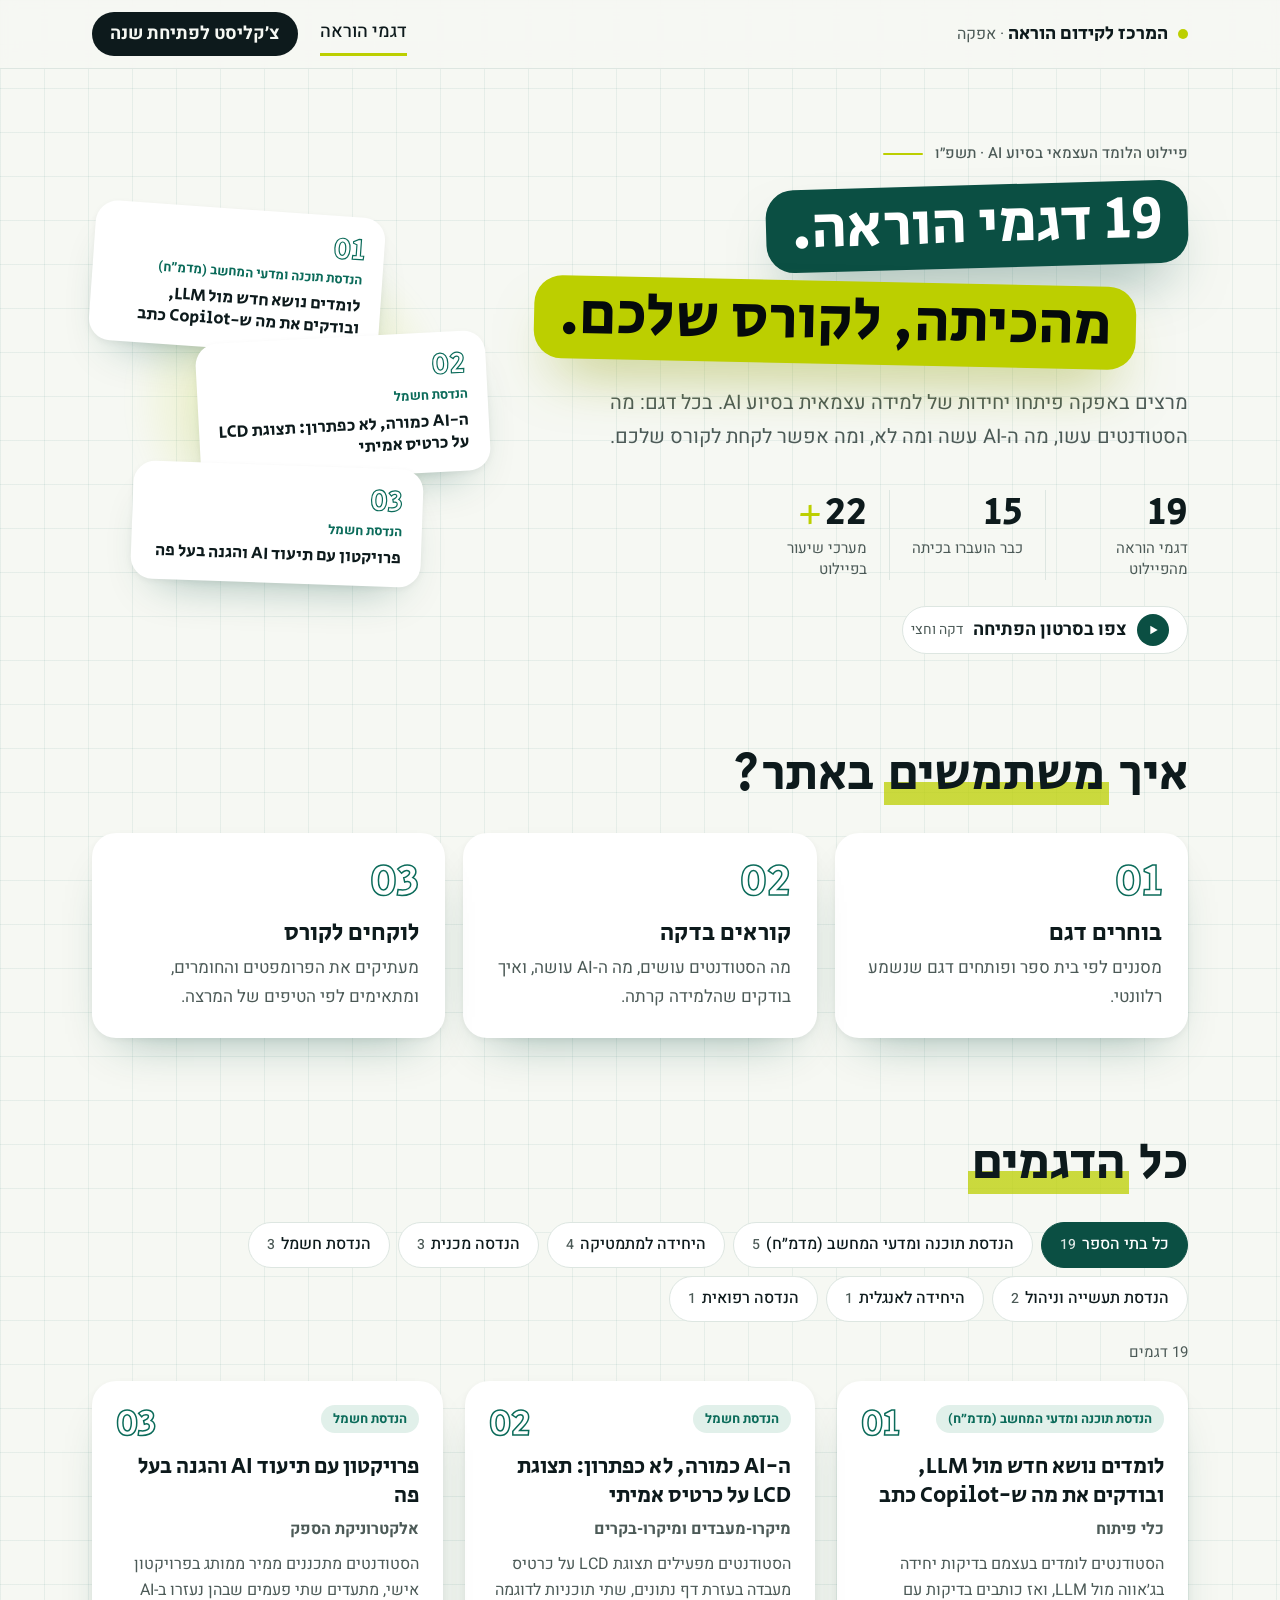
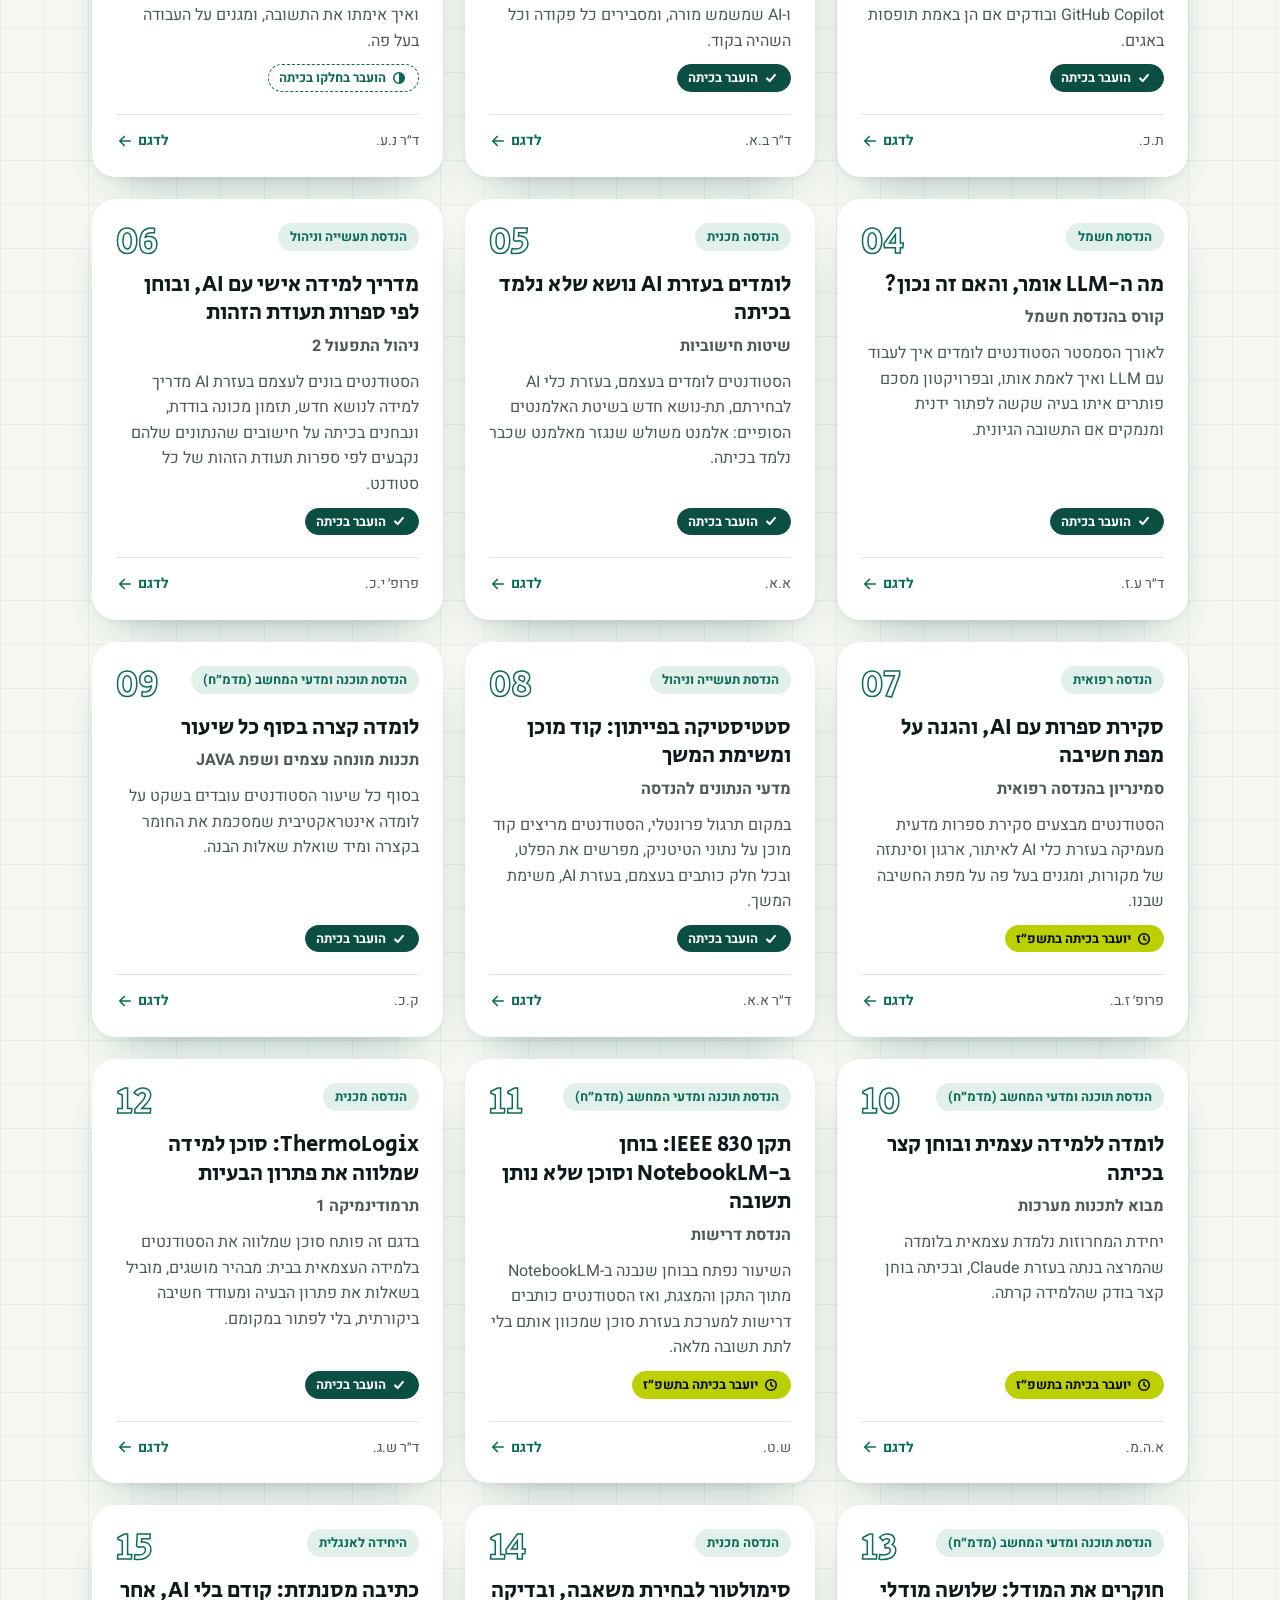
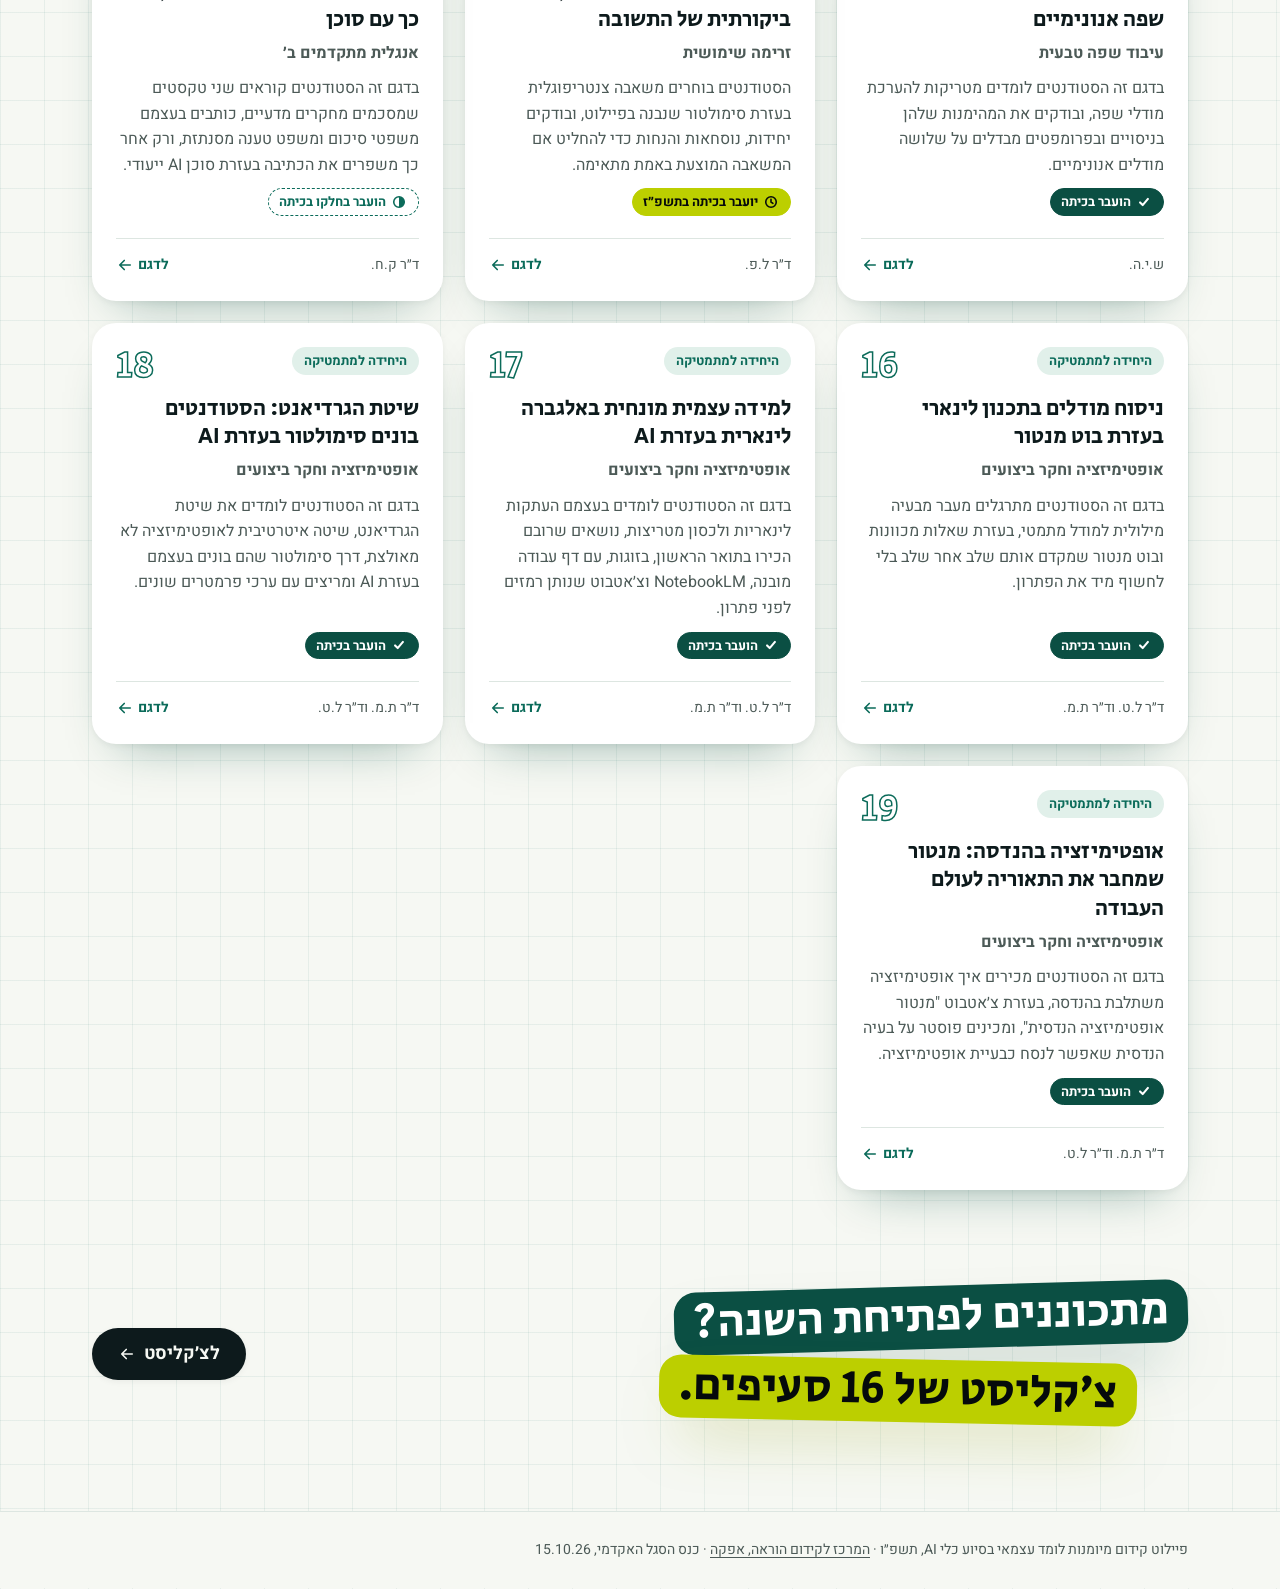
==== index.html @ b25b09a3 "Open the conference video in a dialog; tell checklist users the site does not save their marks - Hom" ====
<!doctype html>
<html lang="he" dir="rtl">
<head>
<meta charset="UTF-8">
<meta name="viewport" content="width=device-width, initial-scale=1">
<title>דגמי הוראה ללומד עצמאי</title>
<meta name="description" content="דגמי הוראה מפיילוט הלומד העצמאי בסיוע AI באפקה: מה המרצים עשו בכיתה, ומה אפשר לקחת לקורס שלכם.">
<link rel="preconnect" href="https://fonts.googleapis.com">
<link rel="preconnect" href="https://fonts.gstatic.com" crossorigin>
<link href="https://fonts.googleapis.com/css2?family=Heebo:wght@400;500;700;800&family=Secular+One&display=swap" rel="stylesheet">
<link rel="stylesheet" href="styles.css?v=202610111027">
</head>
<body>
<a class="skip" href="#main">דילוג לתוכן</a>

<header class="top">
  <div class="wrap top-row">
    <a class="brand" href="#/">
      <img class="brand-logo" src="assets/center-logo.png" alt="" width="36" height="36" onerror="this.remove()">
      <span>המרכז לקידום הוראה <span class="brand-sub">· אפקה</span></span>
    </a>
    <nav aria-label="ניווט ראשי">
      <a href="#/" data-nav="models">דגמי הוראה</a>
      <a href="#/checklist" data-nav="checklist" class="nav-pill">צ׳קליסט לפתיחת שנה</a>
    </nav>
  </div>
</header>

<main id="main" tabindex="-1"></main>

<footer class="foot">
  <div class="wrap">
    <p>פיילוט קידום מיומנות לומד עצמאי בסיוע כלי AI, תשפ״ו · <a href="mailto:irmaj@afeka.ac.il" title="irmaj@afeka.ac.il">המרכז לקידום הוראה, אפקה</a> · כנס הסגל האקדמי, 15.10.26</p>
  </div>
</footer>

<div id="announcer" class="sr-only" aria-live="polite" aria-atomic="true"></div>

<script src="data/models.js?v=202610111027"></script>
<script src="data/checklist.js?v=202610111027"></script>
<script src="app.js?v=202610111027"></script>
</body>
</html>
---- styles.css ----
/* Afeka teaching models.
   Style: graph-paper background, tilted headline blocks, soft white cards, big outlined numbers.
   Brand: turquoise #108C75 (darkened for text), lime #BCCF00, black #050A0B. */
:root {
  --bg: #F6F8F3;
  --grid: rgba(11, 107, 90, .07);
  --card: #FFFFFF;
  --soft: #EEF4F0;
  --text: #0D1A1C;
  --text-2: #4C5A57;
  --line: #DDE6E1;
  --accent: #0B6B5A;
  --accent-soft: #E1F0EA;
  --deep: #0B4F43;
  --on-deep: #FFFFFF;
  --lime: #BCCF00;
  --on-lime: #050A0B;
  --hl: rgba(188, 207, 0, .75);
  --shadow: 0 24px 48px -28px rgba(11, 79, 67, .45), 0 2px 6px rgba(13, 26, 28, .05);
  --shadow-hover: 0 32px 56px -26px rgba(11, 79, 67, .55), 0 2px 8px rgba(13, 26, 28, .07);
  --font: 'Heebo', -apple-system, BlinkMacSystemFont, 'Segoe UI', Roboto, Helvetica, Arial, sans-serif;
  --display: 'Secular One', 'Heebo', -apple-system, BlinkMacSystemFont, 'Segoe UI', Roboto, Helvetica, Arial, sans-serif;
  color-scheme: light;
}
@media (prefers-color-scheme: dark) {
  :root {
    --bg: #0B1213;
    --grid: rgba(95, 211, 184, .06);
    --card: #131D1F;
    --soft: #182628;
    --text: #E9F0EE;
    --text-2: #A2B3AF;
    --line: #26373A;
    --accent: #5FD3B8;
    --accent-soft: #173330;
    --deep: #0E6B5B;
    --hl: rgba(188, 207, 0, .38);
    --shadow: 0 24px 48px -28px rgba(0, 0, 0, .8);
    --shadow-hover: 0 32px 56px -26px rgba(0, 0, 0, .9);
    color-scheme: dark;
  }
}

* { box-sizing: border-box; }
html { -webkit-text-size-adjust: 100%; }
body {
  margin: 0; color: var(--text); font-family: var(--font); font-size: 18px; line-height: 1.7; overflow-x: hidden;
  background-color: var(--bg);
  background-image: linear-gradient(var(--grid) 1px, transparent 1px), linear-gradient(90deg, var(--grid) 1px, transparent 1px);
  background-size: 44px 44px;
}
h1, h2, h3 { margin: 0; line-height: 1.2; font-weight: 400; font-family: var(--display); }
p { margin: 0; }
a { color: var(--accent); }
button { font: inherit; color: inherit; }
ul, ol { margin: 0; padding: 0; }

.wrap { max-width: 1160px; margin-inline: auto; padding-inline: 16px; }
@media (min-width: 768px) { .wrap { padding-inline: 32px; } }
.sr-only { position: absolute; width: 1px; height: 1px; overflow: hidden; clip: rect(0 0 0 0); white-space: nowrap; }
.nw { white-space: nowrap; }
[hidden] { display: none !important; }
:focus-visible { outline: 3px solid var(--accent); outline-offset: 3px; border-radius: 8px; }
h1:focus, h1:focus-visible { outline: none; }
.skip { position: absolute; inset-inline-start: 8px; top: -60px; background: var(--text); color: var(--bg); padding: 10px 16px; border-radius: 8px; z-index: 20; }
.skip:focus { top: 8px; }

/* ---------- header ---------- */
.top { position: sticky; top: 0; z-index: 10; background: color-mix(in srgb, var(--bg) 88%, transparent); backdrop-filter: blur(8px); -webkit-backdrop-filter: blur(8px); border-bottom: 1px solid var(--line); }
.top-row { display: flex; flex-wrap: wrap; align-items: center; justify-content: space-between; gap: 4px 20px; min-height: 68px; padding-block: 6px; }
.brand { display: flex; align-items: center; gap: 10px; min-height: 44px; font-family: var(--display); font-size: 19px; color: var(--text); text-decoration: none; }
.brand::before { content: ""; width: 10px; height: 10px; border-radius: 50%; background: var(--lime); flex: none; }
.brand-logo { width: 36px; height: 36px; object-fit: contain; }
.brand-logo + span { margin-inline-start: -2px; }
.brand:has(.brand-logo)::before { display: none; }
.brand-sub { font-family: var(--font); font-size: 16px; color: var(--text-2); }
.top nav { display: flex; align-items: center; gap: 6px 22px; }
.top nav a { display: inline-flex; align-items: center; min-height: 44px; color: var(--text-2); text-decoration: none; font-weight: 500; border-bottom: 3px solid transparent; }
.top nav a:hover { color: var(--text); }
.top nav a[aria-current="page"] { color: var(--text); border-bottom-color: var(--lime); }
.top nav .nav-pill { background: var(--text); color: var(--bg); border: 0; border-radius: 999px; padding-inline: 18px; font-weight: 700; }
.top nav .nav-pill:hover { color: var(--bg); background: var(--deep); }
.top nav .nav-pill[aria-current="page"] { background: var(--deep); color: var(--on-deep); }
@media (max-width: 480px) { .brand-sub { display: none; } .top nav .nav-pill { padding-inline: 14px; font-size: 16px; } }

/* ---------- shared pieces ---------- */
.kicker { font-size: 15px; font-weight: 500; color: var(--text-2); margin-bottom: 18px; }
.kicker::after { content: ""; display: inline-block; vertical-align: middle; margin-inline-start: 12px; width: 40px; height: 2px; background: var(--lime); border-radius: 2px; }
.lead { font-size: 20px; color: var(--text-2); max-width: 56ch; margin-top: 22px; }

.blocks { display: flex; flex-direction: column; align-items: flex-start; gap: 14px; font-size: clamp(34px, 5.6vw, 60px); line-height: 1.12; }
.blocks span { display: inline-block; padding: .1em .42em .16em; border-radius: 28px; }
.blocks .b1 { background: var(--deep); color: var(--on-deep); transform: rotate(-1.6deg); box-shadow: 0 30px 60px -25px rgba(11, 79, 67, .6); }
.blocks .b2 { background: var(--lime); color: var(--on-lime); transform: rotate(1.2deg); margin-inline-start: clamp(10px, 4vw, 52px); box-shadow: 0 30px 60px -25px rgba(140, 155, 0, .7); }
.blocks.small { font-size: clamp(28px, 4.2vw, 46px); gap: 10px; }
.blocks.small span { border-radius: 22px; }

.sec-h { font-size: clamp(30px, 4.6vw, 50px); margin-bottom: 28px; }
.hl { background: linear-gradient(transparent 60%, var(--hl) 60%, var(--hl) 92%, transparent 92%); padding-inline: .08em; }

.big-n { font-family: var(--display); font-size: 46px; line-height: 1; color: var(--accent); }
@supports (-webkit-text-stroke: 1px black) {
  .big-n { color: transparent; -webkit-text-stroke: 1.5px var(--accent); }
}

.pill {
  display: inline-flex; align-items: center; gap: 8px; min-height: 52px; padding: 10px 26px; border-radius: 999px;
  background: var(--text); color: var(--bg); text-decoration: none; font-weight: 700; font-size: 18px; box-shadow: var(--shadow);
}
.pill:hover { background: var(--deep); color: var(--on-deep); }

/* ---------- home: hero ---------- */
.intro { padding-block: 44px 24px; }
@media (min-width: 768px) { .intro { padding-block: 72px 40px; } }
.hero { display: grid; gap: 40px; align-items: center; }
@media (min-width: 1000px) { .hero { grid-template-columns: minmax(0, 1.25fr) minmax(0, .75fr); } }
.stats { display: flex; flex-wrap: wrap; margin: 36px 0 0; }
.stats div { padding-inline: 22px; border-inline-start: 1px solid var(--line); }
.stats div:first-child { padding-inline-start: 0; border-inline-start: 0; }
.stats dt { font-family: var(--display); font-size: 40px; line-height: 1.1; color: var(--text); }
.stats dt::after { content: "+"; color: var(--lime); margin-inline-start: 2px; }
.stats div:not(:last-child) dt::after { content: ""; }
.stats dd { margin: 4px 0 0; font-size: 15px; color: var(--text-2); max-width: 15ch; line-height: 1.4; }
@media (max-width: 480px) { .stats div { padding-inline: 14px; } .stats dt { font-size: 32px; } }

.hero-art { position: relative; height: 380px; display: none; }
@media (min-width: 1000px) { .hero-art { display: block; } }
.hero-art::before {
  content: ""; position: absolute; inset: 10% 8%; border-radius: 50%;
  background: radial-gradient(circle, color-mix(in srgb, var(--lime) 35%, transparent), transparent 70%); filter: blur(10px);
}
.mini {
  position: absolute; width: 290px; padding: 18px 20px; border-radius: 22px; background: var(--card); box-shadow: var(--shadow);
  display: grid; gap: 4px;
}
.mini-0 { top: 0; inset-inline-end: 0; transform: rotate(4deg); }
.mini-1 { top: 128px; inset-inline-start: 0; transform: rotate(-3deg); }
.mini-2 { top: 256px; inset-inline-end: 40px; transform: rotate(2deg); }
.mini-n { font-family: var(--display); font-size: 30px; line-height: 1; color: transparent; -webkit-text-stroke: 1.2px var(--accent); }
.mini-f { font-size: 13px; font-weight: 700; color: var(--accent); }
.mini-t { font-family: var(--display); font-size: 17px; line-height: 1.3; }

/* ---------- home: how ---------- */
.how { padding-block: 48px; }
.how-list { list-style: none; display: grid; gap: 18px; }
@media (min-width: 800px) { .how-list { grid-template-columns: repeat(3, 1fr); } }
.how-list li { background: var(--card); border-radius: 24px; padding: 26px; box-shadow: var(--shadow); }
.how-list h3 { font-size: 24px; margin-top: 14px; }
.how-list p { color: var(--text-2); font-size: 17px; margin-top: 6px; }

/* ---------- home: models ---------- */
.models { padding-block: 48px 24px; }
.chips { display: flex; flex-wrap: wrap; gap: 8px; }
@media (max-width: 767px) {
  .chips { flex-wrap: nowrap; overflow-x: auto; margin-inline: -16px; padding: 4px 16px 12px; scrollbar-width: none; }
  .chips::-webkit-scrollbar { display: none; }
}
.chip {
  flex: none; min-height: 46px; padding: 6px 18px; border-radius: 999px; cursor: pointer; white-space: nowrap;
  border: 1px solid var(--line); background: var(--card); font-weight: 500; font-size: 16px;
}
.chip:hover { border-color: var(--accent); }
.chip-n { color: var(--text-2); font-size: 14px; margin-inline-start: 2px; }
.chip[aria-pressed="true"] { background: var(--deep); border-color: var(--deep); color: var(--on-deep); }
.chip[aria-pressed="true"] .chip-n { color: inherit; opacity: .85; }
.count { font-size: 15px; color: var(--text-2); margin-block: 18px 16px; }

.cards { list-style: none; display: grid; gap: 22px; }
@media (min-width: 700px) { .cards { grid-template-columns: repeat(2, minmax(0, 1fr)); } }
@media (min-width: 1060px) { .cards { grid-template-columns: repeat(3, minmax(0, 1fr)); } }
.card {
  height: 100%; display: flex; flex-direction: column; gap: 10px; padding: 24px; border-radius: 24px;
  background: var(--card); color: var(--text); text-decoration: none; box-shadow: var(--shadow);
}
.card:hover { box-shadow: var(--shadow-hover); }
.card-top { display: flex; align-items: flex-start; justify-content: space-between; gap: 12px; }
.card-field { font-size: 13px; font-weight: 700; color: var(--accent); background: var(--accent-soft); padding: 3px 12px; border-radius: 999px; }
.card .big-n { font-size: 38px; }
.card h3 { font-size: 22px; line-height: 1.3; }
.card p { font-size: 16px; color: var(--text-2); line-height: 1.6; }
.card-meta { margin-top: auto; padding-top: 14px; border-top: 1px solid var(--line); display: flex; justify-content: space-between; align-items: center; gap: 12px; font-size: 14px; color: var(--text-2); }
.card-go { display: inline-flex; align-items: center; gap: 4px; font-weight: 700; color: var(--accent); white-space: nowrap; }
.tag { display: inline-block; align-self: flex-start; font-size: 13px; font-weight: 500; padding: 2px 12px; border-radius: 999px; background: color-mix(in srgb, var(--lime) 30%, transparent); color: var(--text); }

/* ---------- home: checklist promo ---------- */
.promo { padding-block: 72px 88px; }
.promo-row { display: flex; flex-wrap: wrap; align-items: center; justify-content: space-between; gap: 32px; }

/* ---------- model page and checklist ---------- */
.doc { max-width: 800px; margin-inline: auto; padding: 32px 16px 80px; }
@media (min-width: 768px) { .doc { padding: 48px 32px 104px; } }
.back { display: inline-flex; align-items: center; gap: 6px; min-height: 44px; margin-bottom: 18px; font-weight: 700; text-decoration: none; }
.back:hover { text-decoration: underline; }
.doc h1 { font-size: clamp(32px, 5vw, 54px); }
.byline { margin-top: 14px; font-size: 16px; color: var(--text-2); display: flex; flex-wrap: wrap; align-items: center; gap: 8px; }
.doc > .lead { margin-top: 18px; }

.brief { margin: 32px 0 0; background: var(--card); border-radius: 24px; box-shadow: var(--shadow); padding: 6px 24px; }
.brief div { display: grid; gap: 2px 20px; padding-block: 16px; border-bottom: 1px solid var(--line); }
.brief div:last-child { border-bottom: 0; }
@media (min-width: 640px) { .brief div { grid-template-columns: 120px 1fr; } }
.brief dt { font-family: var(--display); color: var(--accent); font-size: 18px; }
.brief dd { margin: 0; font-size: 17px; }

.doc section { margin-top: 52px; }
.doc h2 { font-size: clamp(26px, 3.4vw, 34px); margin-bottom: 18px; }
.doc h3 { font-family: var(--font); font-weight: 700; font-size: 18px; margin: 22px 0 8px; }
.doc section > ul, .block ul, .doc section > h3 + ul { padding-inline-start: 22px; }
.doc li + li { margin-top: 6px; }

.steps { list-style: none; counter-reset: s; display: grid; gap: 14px; }
.steps li { counter-increment: s; display: grid; grid-template-columns: 44px 1fr; gap: 14px; align-items: start; margin: 0 !important; background: var(--card); border-radius: 18px; padding: 14px 16px; box-shadow: var(--shadow); }
.steps li::before {
  content: counter(s); width: 44px; height: 44px; border-radius: 14px; display: flex; align-items: center; justify-content: center;
  background: var(--deep); color: var(--on-deep); font-family: var(--display); font-size: 20px;
}

.take { background: var(--deep); color: var(--on-deep); border-radius: 28px; padding: 28px 20px; margin-inline: -4px; }
@media (min-width: 768px) { .take { padding: 36px 32px; margin-inline: -32px; } }
.take h2 { color: var(--on-deep); }
.take h2::after { content: ""; display: block; width: 56px; height: 4px; background: var(--lime); border-radius: 2px; margin-top: 10px; }
.block { background: var(--card); color: var(--text); border-radius: 20px; padding: 18px 20px; margin-top: 14px; }
.block h3 { margin: 0 0 8px; }
.block-head { display: flex; align-items: flex-start; justify-content: space-between; gap: 12px; }
.block-head h3 { margin-top: 10px; }
.copy {
  flex: none; min-height: 44px; min-width: 80px; padding: 4px 18px; border-radius: 999px; cursor: pointer;
  border: 0; background: var(--lime); color: var(--on-lime); font-weight: 700; font-size: 15px;
}
.copy:hover { filter: brightness(.94); }
.prompt {
  margin: 4px 0 0; white-space: pre-wrap; word-break: break-word; font-family: var(--font); font-size: 16px; line-height: 1.6;
  background: var(--soft); border-radius: 14px; padding: 14px 16px; unicode-bidi: plaintext;
}
.links { list-style: none; padding: 0 !important; display: grid; gap: 2px; }
.links a { display: inline-flex; align-items: center; gap: 6px; min-height: 44px; font-weight: 700; }

blockquote {
  position: relative; margin: 14px 0 0; padding: 20px 22px 18px 22px; padding-inline-start: 56px;
  background: var(--card); border-radius: 20px; box-shadow: var(--shadow); font-size: 17px;
}
blockquote::before { content: "”"; position: absolute; inset-inline-start: 16px; top: 2px; font-family: var(--display); font-size: 56px; color: var(--lime); line-height: 1; }

.adapt { background: var(--lime); color: var(--on-lime); border-radius: 24px; padding: 24px; }
.adapt h2 { color: var(--on-lime); }

.doc-end { display: flex; flex-wrap: wrap; align-items: center; justify-content: space-between; gap: 16px; margin-top: 56px; }
.link-btn { min-height: 44px; background: none; border: 0; padding: 0; cursor: pointer; color: var(--accent); font-weight: 700; text-decoration: underline; text-underline-offset: 4px; }
.next {
  display: grid; grid-template-columns: 1fr auto; align-items: center; gap: 0 14px; min-height: 72px; padding: 14px 20px;
  background: var(--card); border-radius: 20px; box-shadow: var(--shadow); color: var(--text); text-decoration: none; max-width: 440px; margin-inline-start: auto;
}
.next:hover { box-shadow: var(--shadow-hover); }
.next-label { font-size: 14px; color: var(--text-2); }
.next-title { grid-row: 2; font-family: var(--display); font-size: 17px; line-height: 1.35; }
.next svg { grid-row: 1 / span 2; grid-column: 2; color: var(--accent); }

/* ---------- checklist ---------- */
.progress { position: sticky; top: 76px; z-index: 5; margin-top: 28px; background: var(--card); border-radius: 20px; box-shadow: var(--shadow); padding: 16px 20px; }
.bar { height: 10px; border-radius: 99px; background: var(--soft); overflow: hidden; }
.bar i { display: block; height: 100%; width: 0; background: var(--lime); border-radius: 99px; }
.progress p { margin-top: 8px; font-size: 16px; color: var(--text-2); }
.progress strong { font-family: var(--display); font-weight: 400; color: var(--text); font-size: 22px; }
.group { margin-top: 24px !important; background: var(--card); border-radius: 24px; box-shadow: var(--shadow); padding: 20px 16px 12px; }
@media (min-width: 640px) { .group { padding: 24px 24px 14px; } }
.group h2 { font-size: 24px !important; display: flex; align-items: baseline; justify-content: space-between; gap: 12px; margin-bottom: 8px !important; padding-inline: 6px; }
.gcount { font-family: var(--font); font-size: 15px; font-weight: 500; color: var(--text-2); }
.checks { list-style: none; display: grid; gap: 4px; }
.checks li { margin: 0 !important; position: relative; }
.checks input { position: absolute; opacity: 0; width: 1px; height: 1px; }
.checks label { display: flex; gap: 14px; align-items: flex-start; padding: 12px 10px; min-height: 52px; border-radius: 14px; cursor: pointer; font-size: 17px; }
.checks label:hover { background: var(--soft); }
.box {
  flex: none; width: 26px; height: 26px; margin-top: 2px; border-radius: 8px; border: 2px solid var(--accent);
  display: inline-flex; align-items: center; justify-content: center; color: transparent;
}
.checks input:checked + label .box { background: var(--deep); border-color: var(--deep); color: var(--on-deep); }
.checks input:checked + label { color: var(--text-2); }
.checks input:focus-visible + label { outline: 3px solid var(--accent); outline-offset: 2px; }
.done { margin-top: 24px; padding: 16px 20px; border-radius: 18px; background: var(--lime); color: var(--on-lime); font-weight: 700; }
.contact { margin-top: 32px !important; padding: 22px 24px; border-radius: 24px; background: var(--deep); color: var(--on-deep); }
.contact h2 { font-size: 24px !important; margin-bottom: 4px !important; color: var(--on-deep); }
.contact p { opacity: .85; }

/* ---------- footer ---------- */
.foot { border-top: 1px solid var(--line); padding-block: 26px; font-size: 14px; color: var(--text-2); background: var(--bg); }

@media (prefers-reduced-motion: no-preference) {
  .card, .next { transition: transform .2s ease, box-shadow .2s ease; }
  .card:hover, .next:hover { transform: translateY(-4px); }
  .chip, .pill, .copy { transition: background-color .15s, border-color .15s; }
  .bar i { transition: width .3s ease; }
}

/* ---------- print ---------- */
@media print {
  :root { --bg: #fff; --card: #fff; --soft: #fff; --text: #000; --text-2: #333; --line: #bbb; --accent: #0B6B5A; --deep: #fff; --on-deep: #000; --lime: #fff; --shadow: none; }
  body { font-size: 11.5pt; background: #fff; }
  .top, .foot, .skip, .no-print, .chips { display: none !important; }
  .doc { padding: 0; max-width: none; }
  .progress { position: static; }
  .take, .adapt, .contact { padding: 0; margin-inline: 0; }
  .block, .steps li, .brief, blockquote, .group { border: 1px solid #bbb; break-inside: avoid; }
  .steps li::before { border: 1px solid #000; }
  a { color: #000; }
  .links a::after { content: " (" attr(href) ")"; font-size: 9pt; color: #555; word-break: break-all; }
}
@media (min-width: 1000px) { .blocks span { white-space: nowrap; } }
@media (max-width: 600px) {
  .stats { display: grid; grid-template-columns: repeat(3, minmax(0, 1fr)); }
  .stats div { padding-inline: 10px; }
  .stats dt { font-size: 28px; }
  .stats dd { font-size: 13px; }
}

/* =========================================================
   Readiness check: stages in time, three answers per item, a live to-do list
   ========================================================= */
.stage-nav { list-style: none; display: grid; grid-template-columns: repeat(2, minmax(0, 1fr)); gap: 10px; margin-top: 30px; }
@media (min-width: 720px) { .stage-nav { grid-template-columns: repeat(4, minmax(0, 1fr)); } }
.stage-nav a {
  display: grid; grid-template-columns: auto 1fr; grid-template-rows: auto auto; gap: 0 10px; align-items: center;
  padding: 12px 14px; min-height: 64px; border-radius: 18px; background: var(--card); box-shadow: var(--shadow); color: var(--text); text-decoration: none;
}
.stage-nav a:hover { box-shadow: var(--shadow-hover); }
.stage-nav .sn { grid-row: 1 / span 2; font-family: var(--display); font-size: 28px; line-height: 1; color: transparent; -webkit-text-stroke: 1.2px var(--accent); }
.stage-nav .st { font-family: var(--display); font-size: 16px; line-height: 1.25; }
.stage-nav .sc { font-size: 13px; color: var(--text-2); }

.readiness .stage { margin-top: 44px; scroll-margin-top: 90px; }
.readiness .stage:focus { outline: none; }
.stage-head { display: flex; align-items: center; gap: 16px; margin-bottom: 14px; }
.stage-head h2 { margin: 0 !important; }
.stage-head p { color: var(--text-2); font-size: 15px; }
.stage-head .big-n { font-size: 54px; }
.stage-done { margin-inline-start: auto; align-self: center; background: var(--lime); color: var(--on-lime); font-weight: 700; font-size: 14px; padding: 4px 14px; border-radius: 999px; }

.items { list-style: none; display: grid; gap: 12px; padding: 0 !important; }
.ritem { margin: 0 !important; background: var(--card); border-radius: 20px; box-shadow: var(--shadow); padding: 16px 18px; display: grid; gap: 10px; border-inline-start: 6px solid var(--line); }
.ritem[data-ans="ready"] { border-inline-start-color: var(--accent); }
.ritem[data-ans="doing"] { border-inline-start-color: var(--lime); }
.ritem[data-ans="na"] { border-inline-start-color: var(--line); opacity: .72; }
.rtext { font-size: 17px; }
.idea { font-size: 14px; font-weight: 700; text-decoration: none; display: inline-flex; align-items: center; min-height: 44px; justify-self: start; }
.idea::before { content: ""; width: 8px; height: 8px; border-radius: 50%; background: var(--lime); margin-inline-end: 8px; flex: none; }
.idea:hover { text-decoration: underline; }

.seg { display: inline-flex; justify-self: start; flex-wrap: wrap; gap: 6px; }
.seg input { position: absolute; opacity: 0; width: 1px; height: 1px; }
.seg label {
  min-height: 44px; display: inline-flex; align-items: center; padding: 4px 16px; border-radius: 999px; cursor: pointer;
  border: 1.5px solid var(--line); background: var(--bg); font-size: 15px; font-weight: 500; color: var(--text-2);
}
.seg label:hover { border-color: var(--accent); color: var(--text); }
.seg input:focus-visible + label { outline: 3px solid var(--accent); outline-offset: 2px; }
.seg input:checked + .seg-ready { background: var(--deep); border-color: var(--deep); color: var(--on-deep); }
.seg input:checked + .seg-doing { background: var(--lime); border-color: var(--lime); color: var(--on-lime); }
.seg input:checked + .seg-na { background: var(--soft); border-color: var(--text-2); color: var(--text); }
.print-ans { display: none; }

.todo { margin-top: 56px; background: var(--deep); color: var(--on-deep); border-radius: 28px; padding: 26px 22px; }
@media (min-width: 768px) { .todo { padding: 34px 32px; margin-inline: -32px; } }
.todo h2 { color: var(--on-deep); }
.todo h2::after { content: ""; display: block; width: 56px; height: 4px; background: var(--lime); border-radius: 2px; margin-top: 10px; }
.todo-sum { font-size: 18px; opacity: .92; }
.todo-sum.all-done { display: inline-block; background: var(--lime); color: var(--on-lime); font-weight: 700; padding: 8px 16px; border-radius: 14px; opacity: 1; }
.todo h3 { color: var(--on-deep); font-family: var(--display); font-weight: 400; font-size: 19px; margin: 20px 0 6px; }
.todo ul { padding-inline-start: 22px !important; }
.todo li { opacity: .95; }
.doing-tag { display: inline-block; background: var(--lime); color: var(--on-lime); font-size: 12px; font-weight: 700; padding: 1px 8px; border-radius: 999px; }
.todo-actions { display: flex; flex-wrap: wrap; align-items: center; gap: 12px 24px; margin-top: 24px; }
.todo .pill { background: var(--lime); color: var(--on-lime); border: 0; cursor: pointer; font: inherit; font-weight: 700; }
.todo .pill:hover { background: #fff; color: #050A0B; }
.todo .link-btn { color: var(--on-deep); }

@media print {
  .stage-nav, .seg, .idea { display: none !important; }
  .print-ans { display: block; font-weight: 700; font-size: 10pt; }
  .ritem { border: 1px solid #bbb; border-inline-start-width: 6px; opacity: 1 !important; break-inside: avoid; }
  .todo { padding: 0; margin-inline: 0; }
  .stage-done { border: 1px solid #000; }
}
.tag-ran { background: var(--accent-soft); color: var(--accent); }
.tag-planned { background: color-mix(in srgb, var(--lime) 35%, transparent); color: var(--text); }
.byline .tag { font-size: 13px; }

/* Delivery status: three clearly different looks (color + icon + fill) */
.tag.status { display: inline-flex; align-items: center; gap: 6px; font-weight: 700; font-size: 13px; padding: 3px 12px 3px 10px; border-radius: 999px; border: 1.5px solid transparent; line-height: 1.5; }
.tag.status svg { flex: none; }
.tag.status-ran { background: var(--deep); color: var(--on-deep); border-color: var(--deep); }
.tag.status-partial { background: var(--card); color: var(--accent); border-color: var(--accent); border-style: dashed; }
.tag.status-planned { background: var(--lime); color: var(--on-lime); border-color: var(--lime); }
.byline .tag.status { font-size: 13px; }
@media print {
  .tag.status { background: #fff !important; color: #000 !important; border: 1px solid #000; }
}

/* Status tag sits at the bottom of every card, at the same height across a row */
.card .tag.status { margin-top: auto; }
.card .tag.status + .card-meta { margin-top: 12px; }
.card-course { font-size: 15px; font-weight: 700; color: var(--accent); margin-top: -4px; }

/* =========================================================
   Model page "at a glance": four tiles with icons + tool chips
   ========================================================= */
.glance { margin-top: 32px !important; }
.g-grid { display: grid; gap: 14px; }
@media (min-width: 700px) { .g-grid { grid-template-columns: repeat(2, minmax(0, 1fr)); } }
.g-tile { display: grid; grid-template-columns: 48px 1fr; gap: 14px; align-items: start; background: var(--card); border-radius: 20px; box-shadow: var(--shadow); padding: 18px 18px 20px; }
.g-icon { width: 48px; height: 48px; border-radius: 14px; display: inline-flex; align-items: center; justify-content: center; background: var(--accent-soft); color: var(--accent); }
.g-tile h3 { font-family: var(--display); font-weight: 400; font-size: 19px; margin: 2px 0 6px !important; color: var(--text); }
.g-tile p { font-size: 16.5px; line-height: 1.65; }
.g-ai .g-icon { background: var(--deep); color: var(--on-deep); }
.g-not { background: color-mix(in srgb, var(--lime) 14%, var(--card)); box-shadow: none; border: 1.5px dashed color-mix(in srgb, var(--lime) 70%, var(--text)); }
.g-not .g-icon { background: var(--lime); color: var(--on-lime); }
.g-check .g-icon { background: var(--accent-soft); color: var(--accent); }
.g-tools { display: flex; flex-wrap: wrap; align-items: center; gap: 8px; margin-top: 16px; }
.g-tools-label { display: inline-flex; align-items: center; gap: 6px; font-weight: 700; color: var(--text-2); font-size: 15px; margin-inline-end: 4px; }
.tool-chip { display: inline-block; padding: 4px 12px; border-radius: 999px; background: var(--card); border: 1px solid var(--line); font-size: 14px; }

/* Save / continue with AI */
.export { margin-top: 48px !important; background: var(--card); border-radius: 24px; box-shadow: var(--shadow); padding: 24px; }
.export h2 { font-size: 24px !important; margin-bottom: 8px !important; }
.export p { color: var(--text-2); font-size: 16px; }
.export-actions { display: flex; flex-wrap: wrap; gap: 10px; margin-top: 16px; }
.export .pill { border: 0; cursor: pointer; font: inherit; font-weight: 700; font-size: 16px; min-height: 48px; padding: 8px 20px; }
.pill-ghost { background: var(--card) !important; color: var(--text) !important; box-shadow: none !important; border: 1.5px solid var(--line) !important; }
.pill-ghost:hover { border-color: var(--accent) !important; }

/* Checklist: one checkbox per item */
.citem { margin: 0 !important; background: var(--card); border-radius: 18px; box-shadow: var(--shadow); padding: 6px 8px; display: grid; gap: 0; border-inline-start: 6px solid var(--line); }
.citem.is-done { border-inline-start-color: var(--accent); }
.citem input { position: absolute; opacity: 0; width: 1px; height: 1px; }
.citem label { display: flex; gap: 14px; align-items: flex-start; padding: 12px 10px; min-height: 52px; border-radius: 12px; cursor: pointer; font-size: 17px; }
.citem label:hover { background: var(--soft); }
.citem input:checked + label .box { background: var(--deep); border-color: var(--deep); color: var(--on-deep); }
.citem input:checked + label { color: var(--text-2); }
.citem input:focus-visible + label { outline: 3px solid var(--accent); outline-offset: 2px; }
.citem .idea { margin-inline-start: 50px; margin-bottom: 4px; }
@media print {
  .g-tile, .citem { box-shadow: none; border: 1px solid #bbb; break-inside: avoid; }
  .citem input:checked + label .box { background: #000; color: #fff; }
}

/* =========================================================
   Calmer "at a glance": one card, one column, one accent color
   ========================================================= */
.glance .g-grid { display: block; background: var(--card); border-radius: 24px; box-shadow: var(--shadow); padding: 6px 22px; }
.glance .g-tile, .glance .g-not {
  background: none; box-shadow: none; border: 0; border-radius: 0;
  grid-template-columns: 40px 1fr; gap: 16px; padding: 18px 0; border-bottom: 1px solid var(--line);
}
.glance .g-tile:last-child { border-bottom: 0; }
.glance .g-icon, .glance .g-ai .g-icon, .glance .g-not .g-icon, .glance .g-check .g-icon {
  width: 40px; height: 40px; border-radius: 12px; background: var(--accent-soft); color: var(--accent);
}
.glance .g-icon svg { width: 20px; height: 20px; }
.glance .g-tile h3 { font-family: var(--font); font-weight: 700; font-size: 16px; color: var(--accent); margin: 0 0 4px !important; }
.glance .g-tile p { font-size: 17px; color: var(--text); }
.glance .g-tools { margin-top: 14px; }

/* Previous / next model: plain links, no box */
.model-nav { display: flex; justify-content: space-between; align-items: flex-start; gap: 24px; margin-top: 48px; padding-top: 20px; border-top: 1px solid var(--line); }
.model-nav a { display: inline-flex; align-items: flex-start; gap: 10px; min-height: 44px; max-width: 46%; color: var(--text); text-decoration: none; }
.model-nav a svg { flex: none; margin-top: 3px; color: var(--accent); }
.model-nav .mn-next { text-align: end; margin-inline-start: auto; }
.model-nav .mn-label { display: block; font-size: 14px; color: var(--text-2); }
.model-nav .mn-title { display: block; font-weight: 700; font-size: 16px; line-height: 1.4; }
.model-nav a:hover .mn-title { color: var(--accent); text-decoration: underline; text-underline-offset: 4px; }
@media (max-width: 560px) { .model-nav { flex-direction: column; } .model-nav a { max-width: 100%; } .model-nav .mn-next { margin-inline-start: 0; } }

.contact-mail { display: inline-flex; align-items: center; min-height: 44px; color: var(--on-deep); font-weight: 700; text-decoration: underline; text-underline-offset: 4px; }
.foot a { color: inherit; text-decoration: underline; text-underline-offset: 3px; }
.foot a:hover { color: var(--accent); }

/* Quieter contact: no background, a thin line above */
.readiness .contact { background: none; color: var(--text); border-radius: 0; padding: 24px 0 0; margin-top: 48px !important; border-top: 1px solid var(--line); }
.readiness .contact h2 { color: var(--text); font-size: 20px !important; }
.readiness .contact p { color: var(--text-2); opacity: 1; }
.readiness .contact .contact-mail { color: var(--accent); }

/* Student feedback */
.feedback .fb-meta { color: var(--text-2); font-size: 15px; margin-bottom: 14px; }
.fb-bars { list-style: none; padding: 0 !important; display: grid; gap: 14px; background: var(--card); border-radius: 20px; box-shadow: var(--shadow); padding: 18px 20px !important; }
.fb-row { margin: 0 !important; display: grid; gap: 6px; }
.fb-label { font-weight: 700; font-size: 16px; }
.fb-bar { display: flex; height: 12px; border-radius: 99px; overflow: hidden; background: var(--line); }
.fb-bar i { display: block; height: 100%; }
.fb-high { background: var(--deep); }
.fb-some { background: color-mix(in srgb, var(--accent) 45%, var(--card)); }
.fb-no { background: var(--line); }
.fb-nums { font-size: 14px; color: var(--text-2); }
.fb-legend { display: flex; flex-wrap: wrap; align-items: center; gap: 6px 14px; font-size: 13px; color: var(--text-2); margin: 10px 0 6px; }
.fb-legend i { display: inline-block; width: 12px; height: 12px; border-radius: 3px; margin-inline-end: -8px; }
.feedback > ul:not(.fb-bars) { margin-top: 14px; }
@media print { .fb-bar { border: 1px solid #000; } .fb-high { background: #000 !important; } .fb-some { background: #888 !important; } }

/* Conference video on the home page */
.video { padding-block: 24px 8px; }
.video-frame { position: relative; aspect-ratio: 16 / 9; max-width: 920px; border-radius: 24px; overflow: hidden; box-shadow: var(--shadow); background: #000; }
.video-frame iframe { position: absolute; inset: 0; width: 100%; height: 100%; border: 0; display: block; }
.video-alt { margin-top: 10px; font-size: 15px; }
.video-alt a { display: inline-flex; align-items: center; min-height: 44px; font-weight: 700; }
@media print { .video { display: none; } }

/* Opening video: a small button in the hero, the player opens in a dialog */
.video-btn {
  display: inline-flex; align-items: center; gap: 10px; min-height: 48px; margin-top: 26px; padding: 6px 18px 6px 8px;
  border-radius: 999px; border: 1.5px solid var(--line); background: var(--card); color: var(--text); font: inherit; font-weight: 700; cursor: pointer;
}
.video-btn svg { width: 32px; height: 32px; padding: 8px; border-radius: 50%; background: var(--deep); color: var(--on-deep); }
.video-btn:hover { border-color: var(--accent); }
.video-len { font-weight: 400; color: var(--text-2); font-size: 14px; }
.video-dialog { width: min(960px, 94vw); padding: 0; border: 0; border-radius: 20px; background: #000; overflow: visible; }
.video-dialog::backdrop { background: rgba(5, 10, 11, .78); }
.video-dialog .video-frame { position: relative; aspect-ratio: 16 / 9; border-radius: 20px; overflow: hidden; }
.video-dialog iframe { position: absolute; inset: 0; width: 100%; height: 100%; border: 0; display: block; }
.video-close {
  position: absolute; top: -54px; inset-inline-end: 0; width: 44px; height: 44px; border-radius: 50%; border: 0; cursor: pointer;
  background: var(--card); color: var(--text); font-size: 26px; line-height: 1;
}

/* Checklist: the site does not keep the marks */
.save-note { display: flex; flex-wrap: wrap; align-items: center; gap: 12px 20px; margin-top: 22px; padding: 16px 18px; border-radius: 16px; background: var(--card); border-inline-start: 6px solid var(--lime); box-shadow: var(--shadow); }
.save-note p { flex: 1 1 320px; font-size: 16px; color: var(--text); }
.save-note .pill { border: 0; cursor: pointer; font: inherit; font-weight: 700; font-size: 16px; min-height: 48px; padding: 8px 20px; }
@media print { .save-note { box-shadow: none; border: 1px solid #000; } }
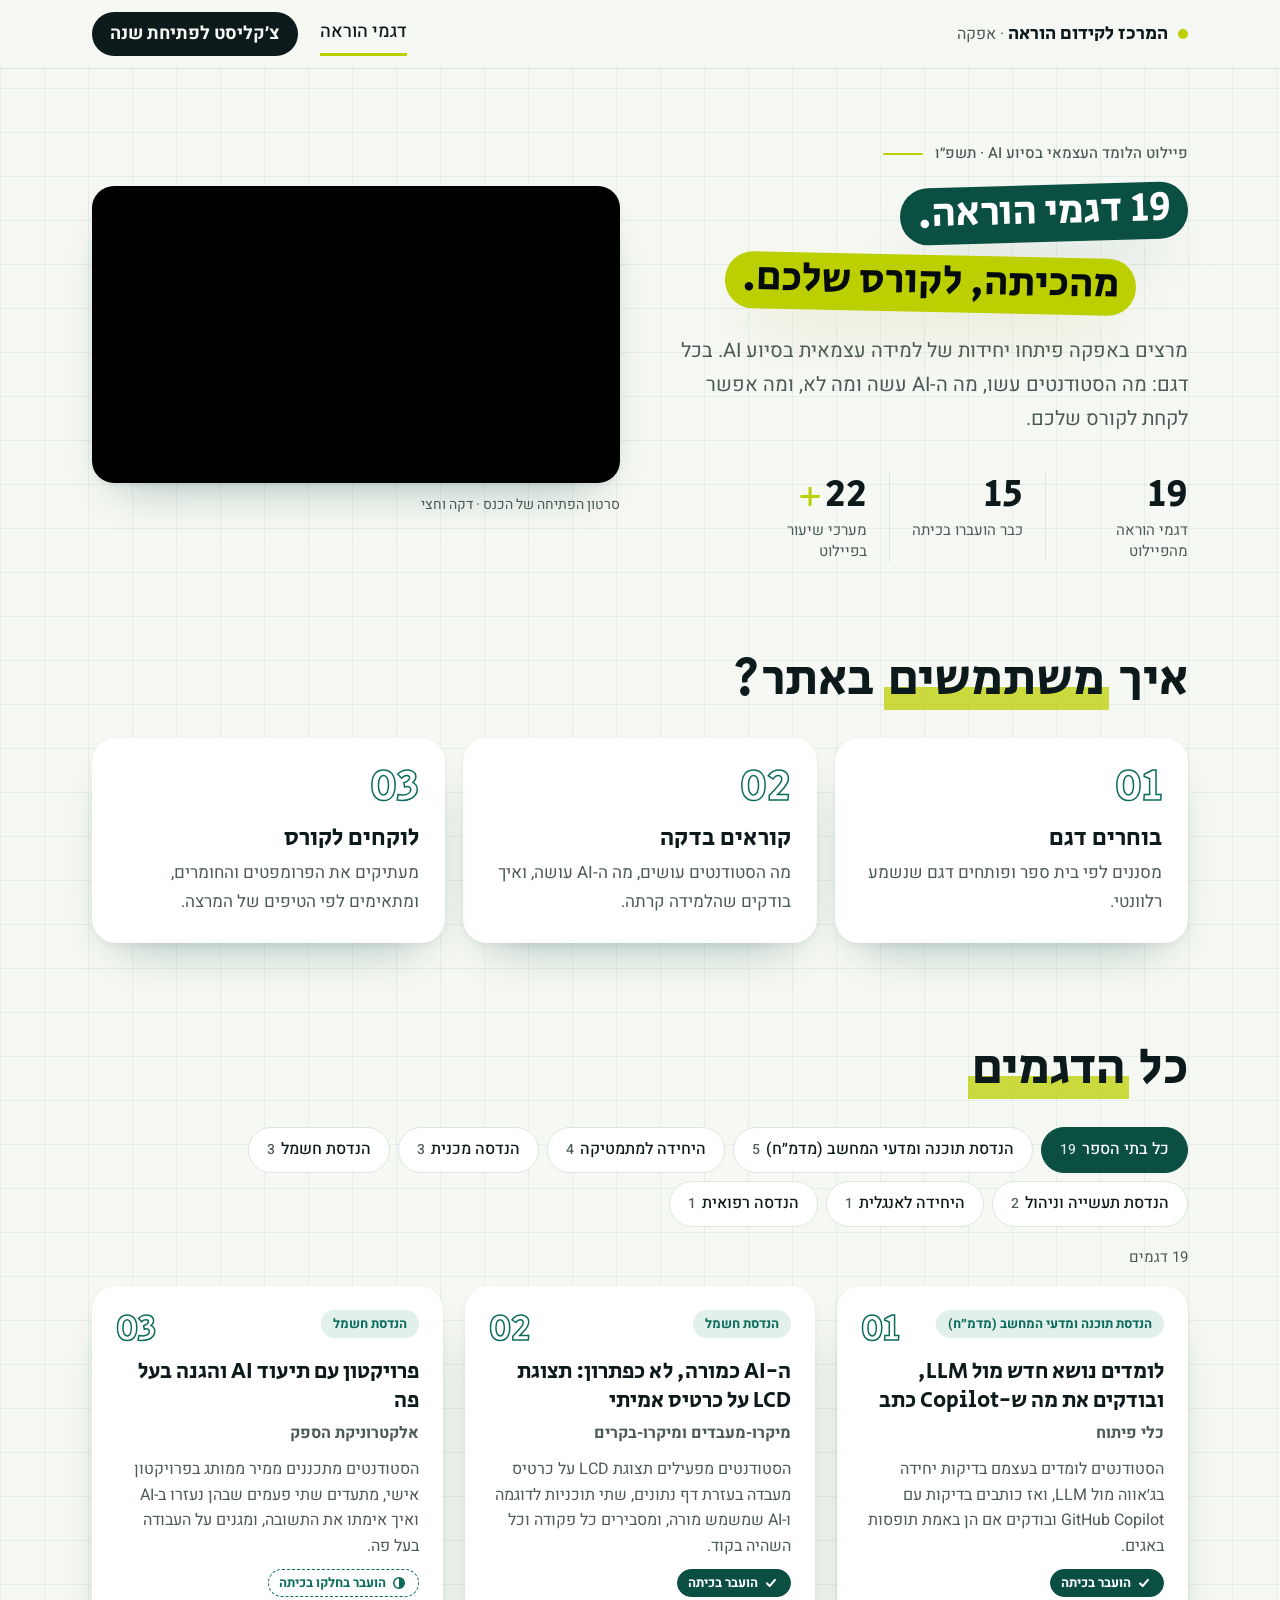
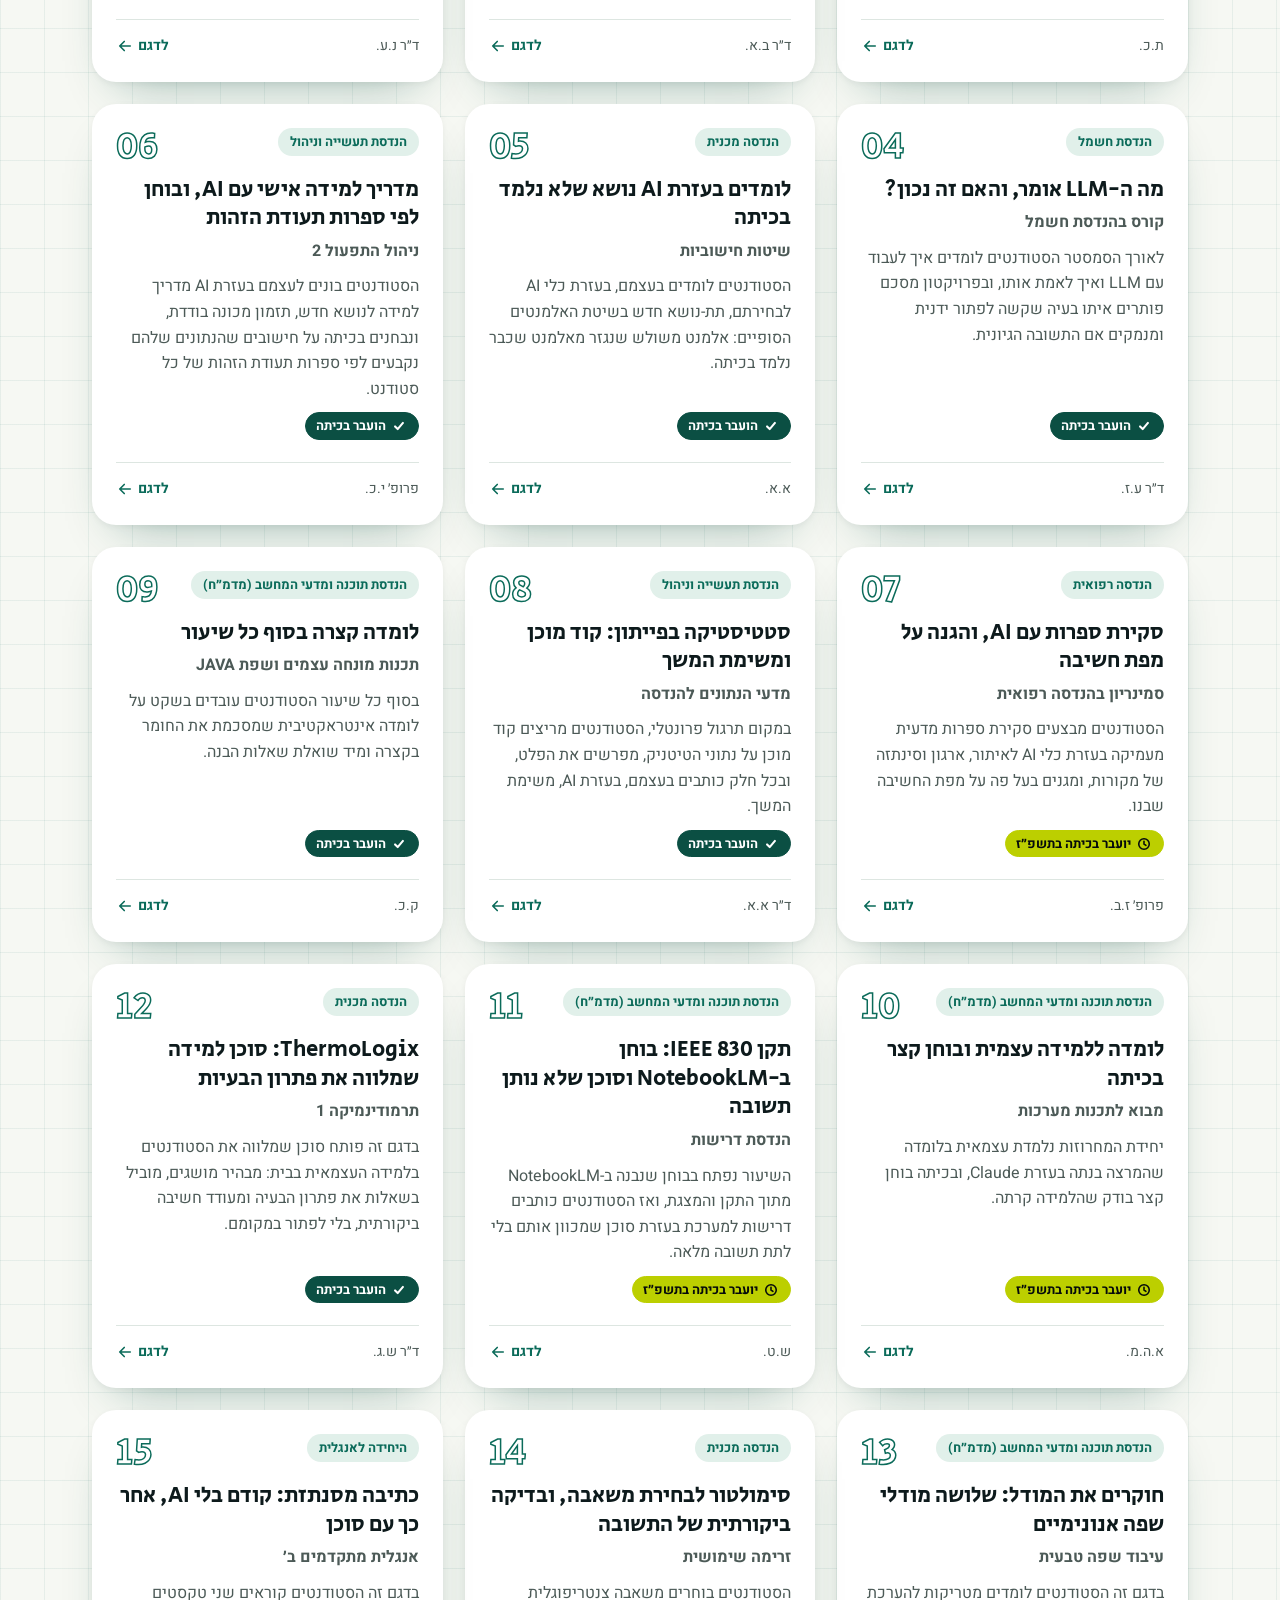
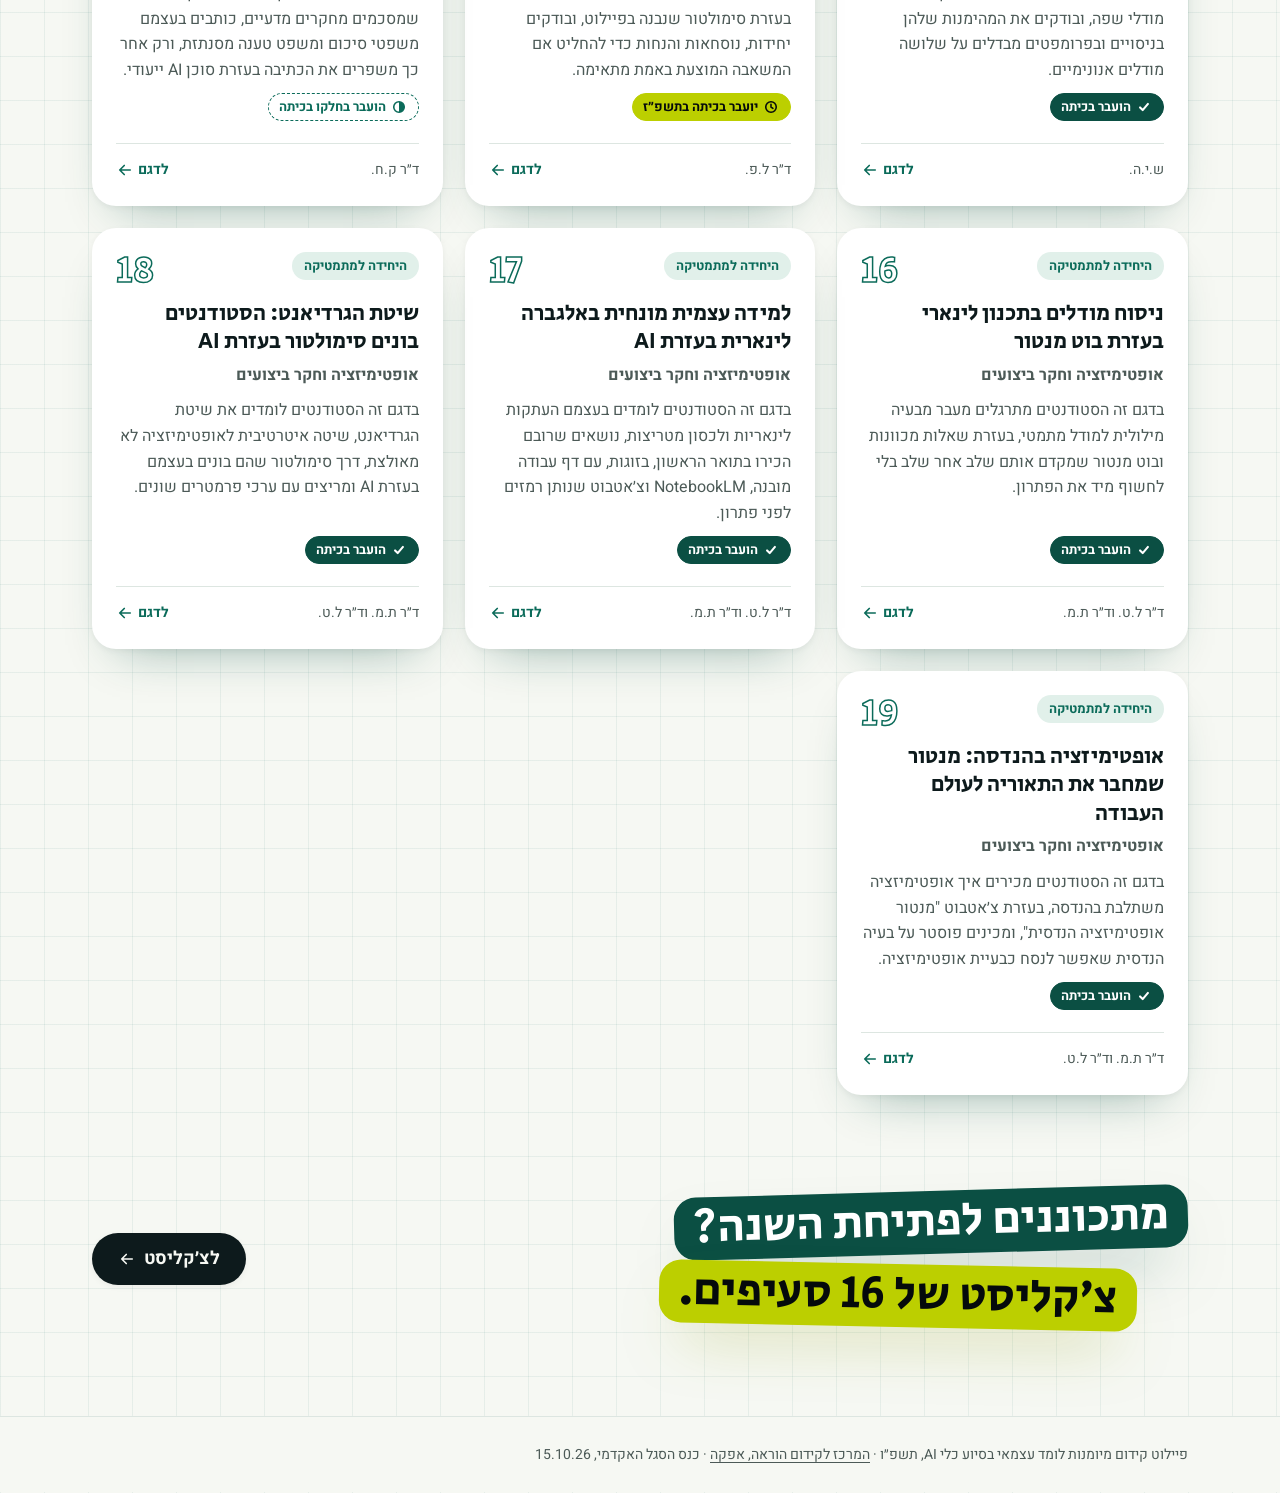
==== commit d39b54e6: "Show the opening video open, inside the hero, instead of behind a button Co-Authored-By: Claude Opus" ====
--- a/index.html
+++ b/index.html
@@ -8,7 +8,7 @@
 <link rel="preconnect" href="https://fonts.googleapis.com">
 <link rel="preconnect" href="https://fonts.gstatic.com" crossorigin>
 <link href="https://fonts.googleapis.com/css2?family=Heebo:wght@400;500;700;800&family=Secular+One&display=swap" rel="stylesheet">
-<link rel="stylesheet" href="styles.css?v=202610111027">
+<link rel="stylesheet" href="styles.css?v=202610111033">
 </head>
 <body>
 <a class="skip" href="#main">דילוג לתוכן</a>
@@ -36,8 +36,8 @@
 
 <div id="announcer" class="sr-only" aria-live="polite" aria-atomic="true"></div>
 
-<script src="data/models.js?v=202610111027"></script>
-<script src="data/checklist.js?v=202610111027"></script>
-<script src="app.js?v=202610111027"></script>
+<script src="data/models.js?v=202610111033"></script>
+<script src="data/checklist.js?v=202610111033"></script>
+<script src="app.js?v=202610111033"></script>
 </body>
 </html>
--- a/styles.css
+++ b/styles.css
@@ -525,3 +525,15 @@
 .save-note p { flex: 1 1 320px; font-size: 16px; color: var(--text); }
 .save-note .pill { border: 0; cursor: pointer; font: inherit; font-weight: 700; font-size: 16px; min-height: 48px; padding: 8px 20px; }
 @media print { .save-note { box-shadow: none; border: 1px solid #000; } }
+
+/* Opening video, open inside the hero (replaces the stacked preview cards) */
+.hero-video { margin: 0; }
+.hero-video .video-frame { position: relative; aspect-ratio: 16 / 9; border-radius: 22px; overflow: hidden; background: #000; box-shadow: var(--shadow); }
+.hero-video iframe { position: absolute; inset: 0; width: 100%; height: 100%; border: 0; display: block; }
+.hero-video figcaption { margin-top: 10px; font-size: 14px; color: var(--text-2); }
+@media (min-width: 1000px) { .hero { grid-template-columns: minmax(0, 1fr) minmax(0, 1fr); } }
+@media print { .hero-video { display: none; } }
+@media (min-width: 1000px) {
+  .hero .blocks { font-size: clamp(32px, 3.2vw, 46px); }
+  .hero .blocks span { white-space: normal; }
+}
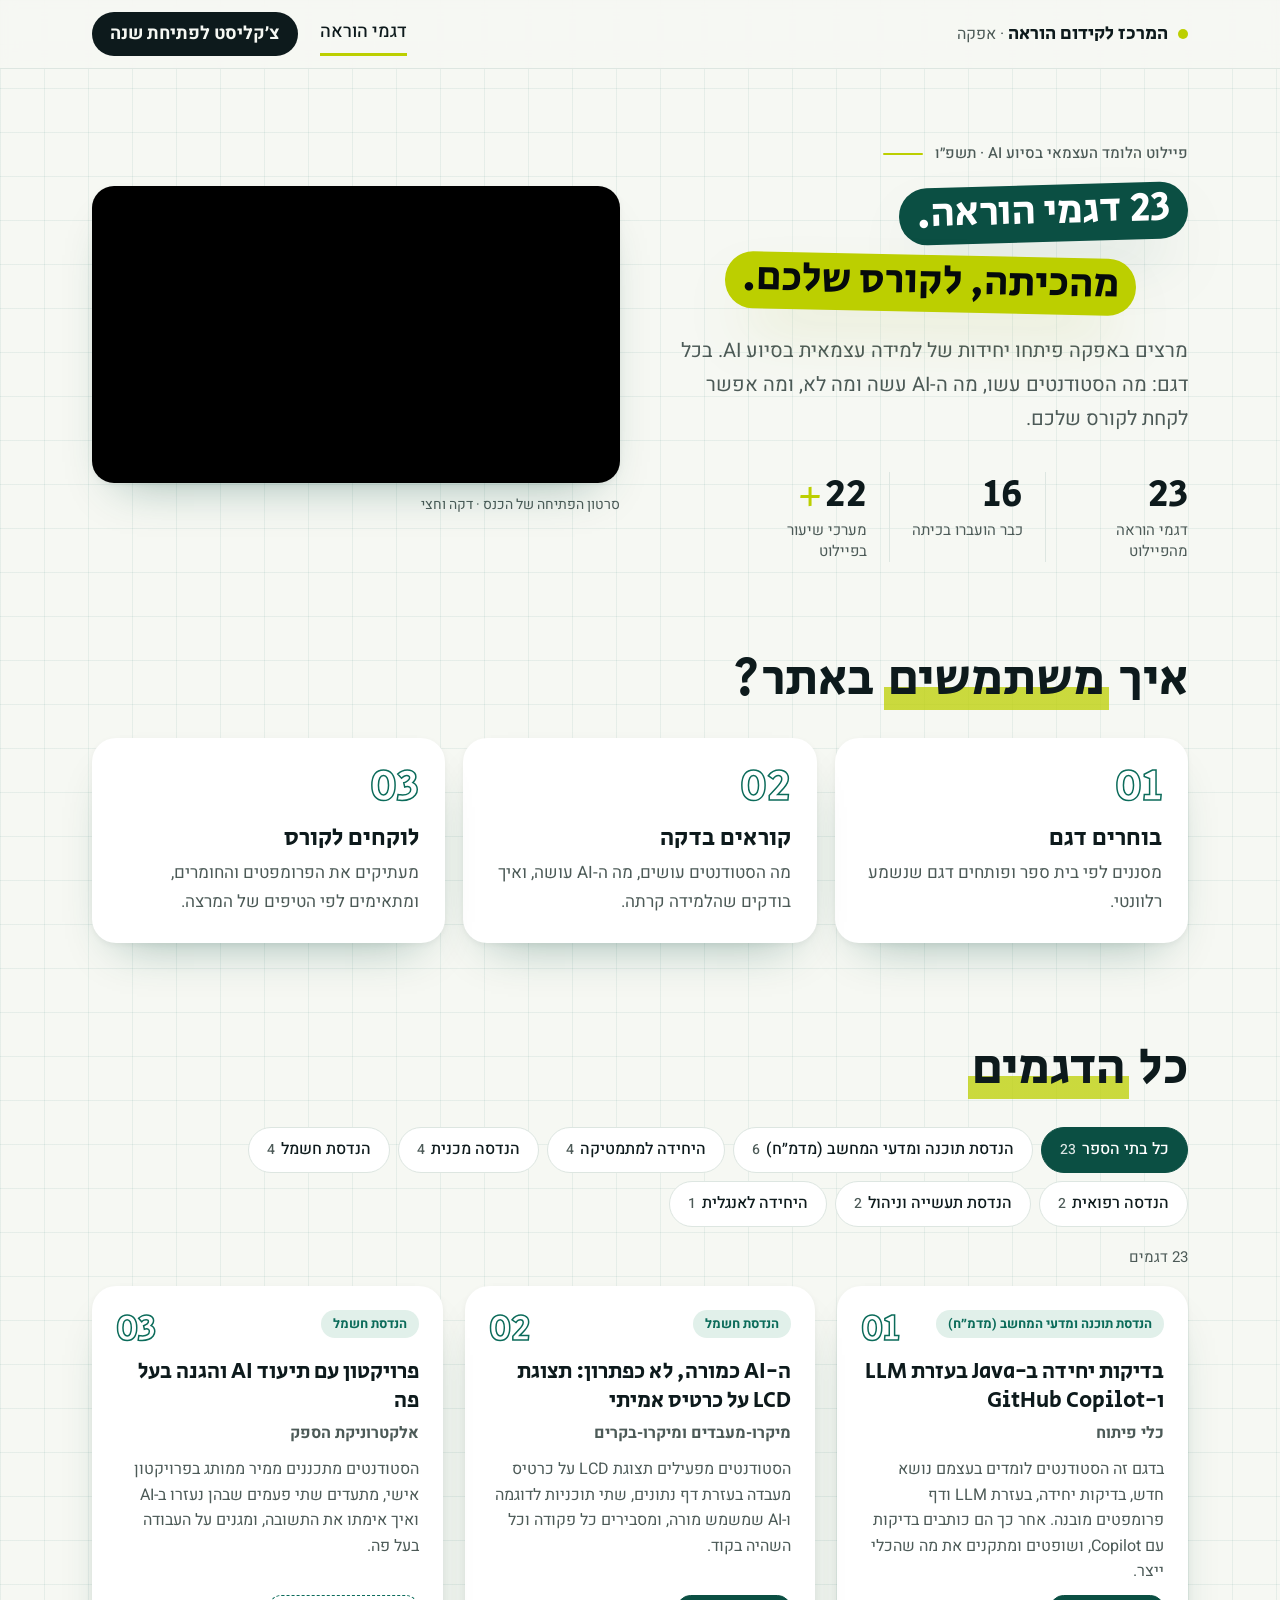
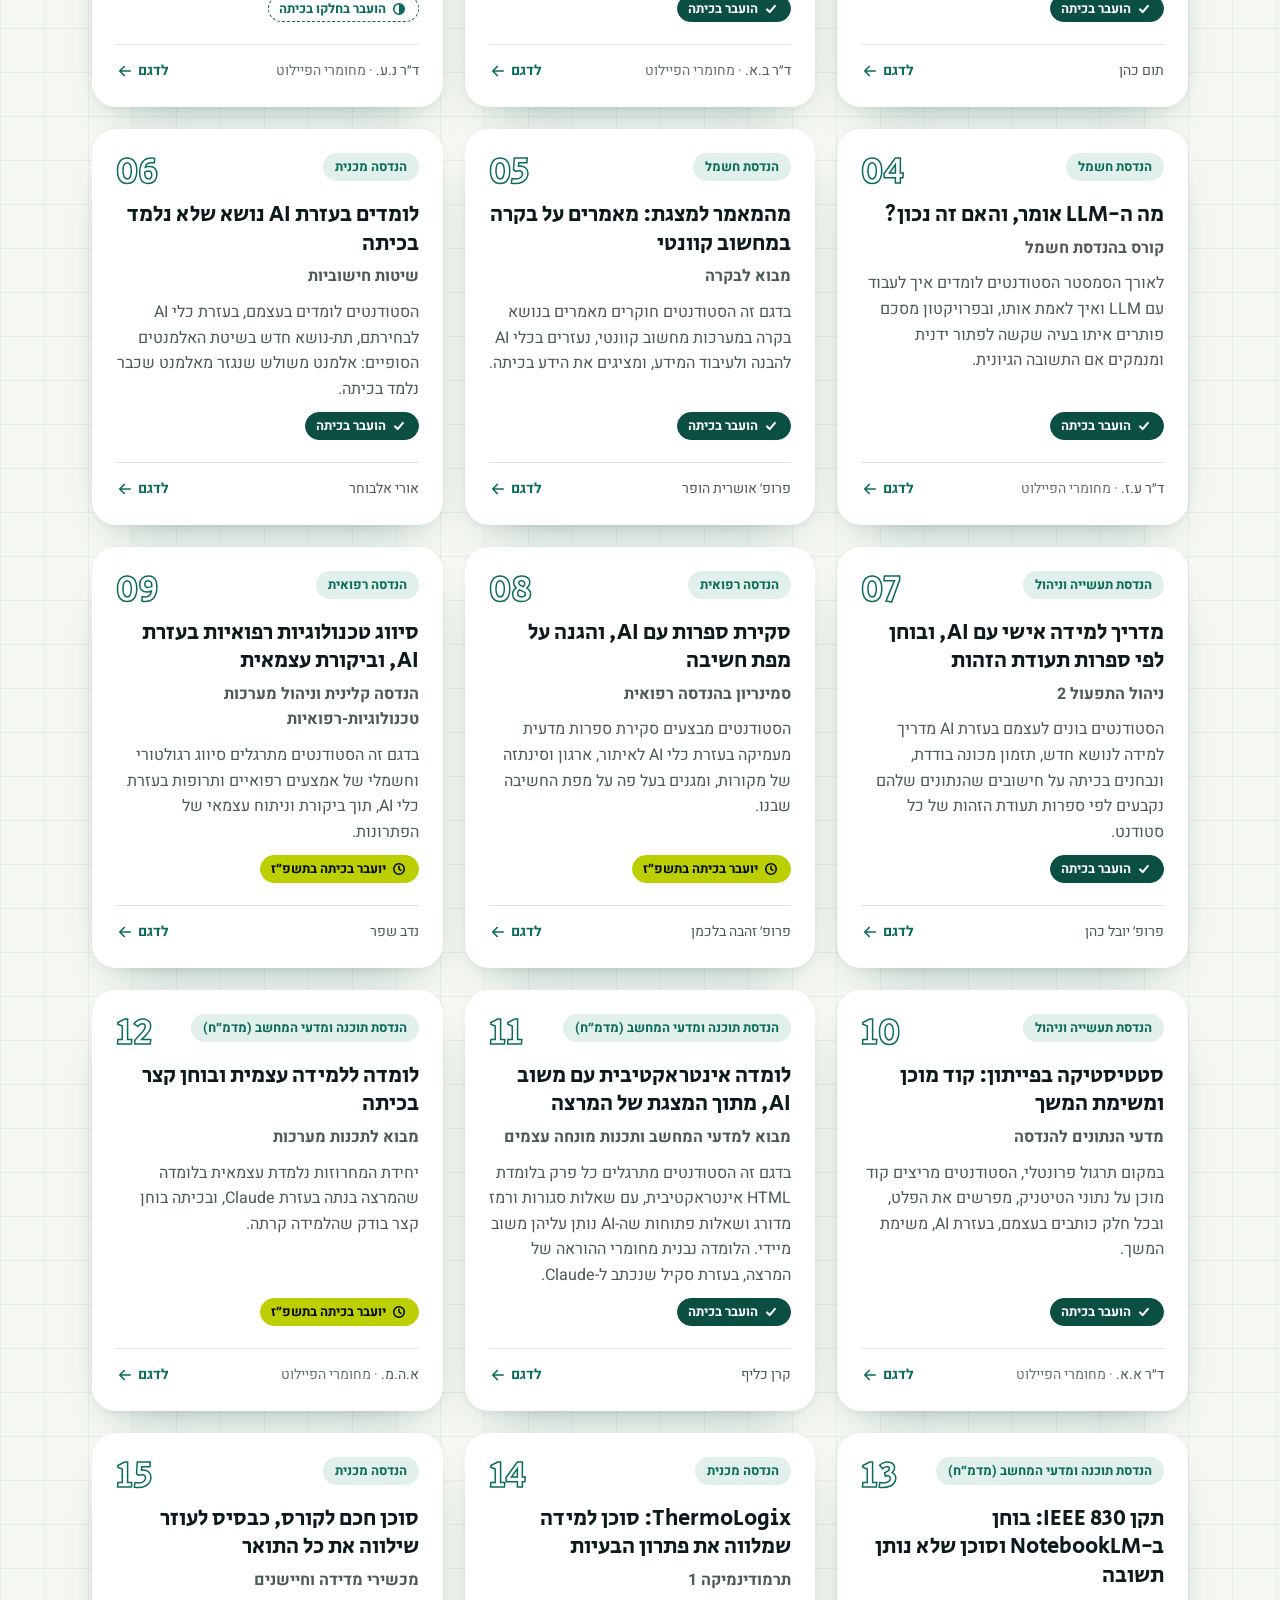
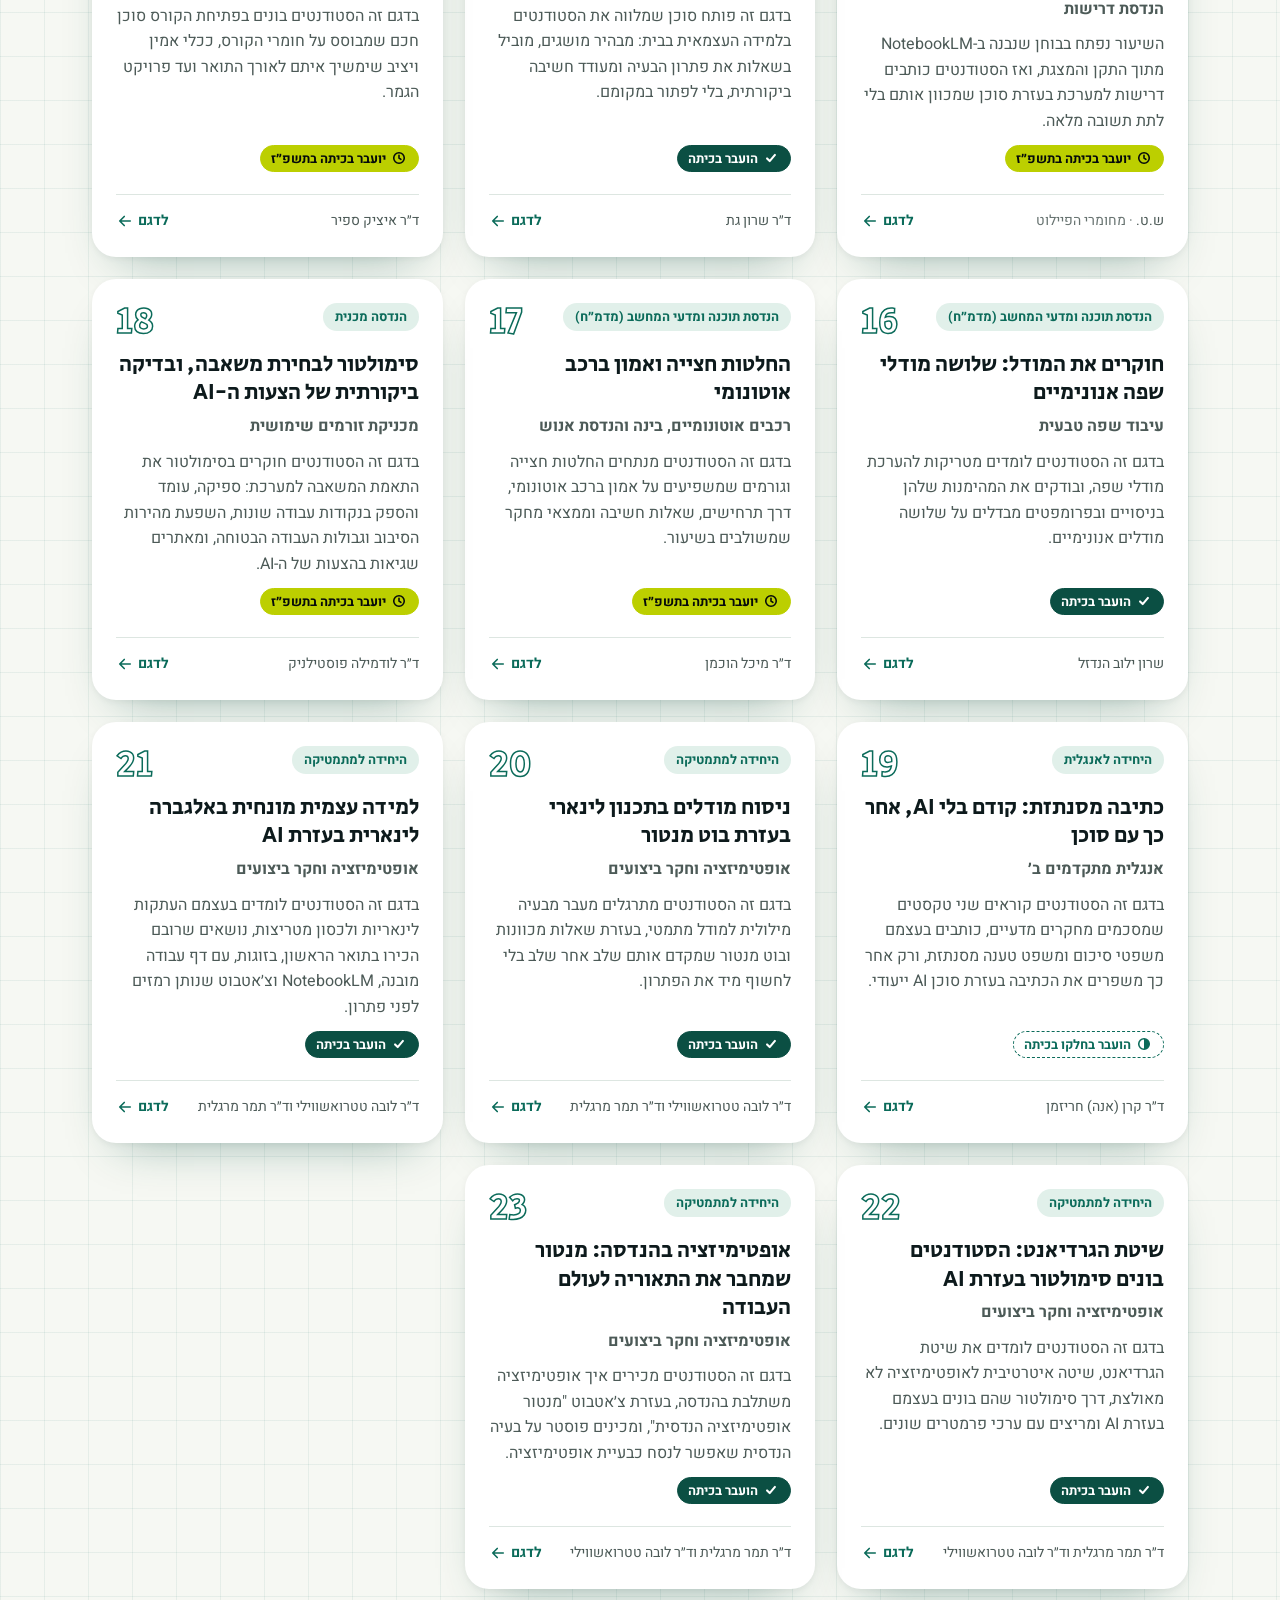
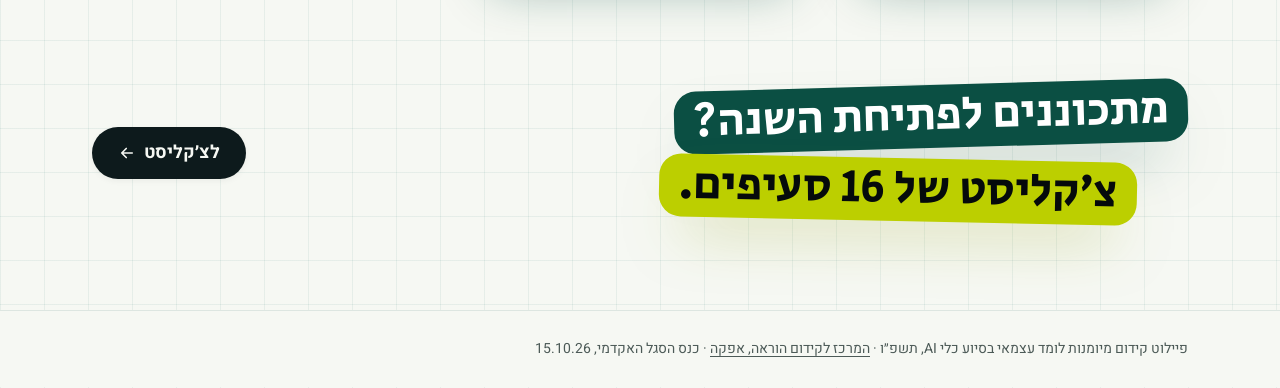
==== commit 03dd5633: "Add four new lecturer models, refresh three from their cards, show approved names - New: control-cou" ====
--- a/index.html
+++ b/index.html
@@ -8,7 +8,7 @@
 <link rel="preconnect" href="https://fonts.googleapis.com">
 <link rel="preconnect" href="https://fonts.gstatic.com" crossorigin>
 <link href="https://fonts.googleapis.com/css2?family=Heebo:wght@400;500;700;800&family=Secular+One&display=swap" rel="stylesheet">
-<link rel="stylesheet" href="styles.css?v=202610111033">
+<link rel="stylesheet" href="styles.css?v=202610131126">
 </head>
 <body>
 <a class="skip" href="#main">דילוג לתוכן</a>
@@ -36,8 +36,8 @@
 
 <div id="announcer" class="sr-only" aria-live="polite" aria-atomic="true"></div>
 
-<script src="data/models.js?v=202610111033"></script>
-<script src="data/checklist.js?v=202610111033"></script>
-<script src="app.js?v=202610111033"></script>
+<script src="data/models.js?v=202610131126"></script>
+<script src="data/checklist.js?v=202610131126"></script>
+<script src="app.js?v=202610131126"></script>
 </body>
 </html>
--- a/styles.css
+++ b/styles.css
@@ -537,3 +537,7 @@
   .hero .blocks { font-size: clamp(32px, 3.2vw, 46px); }
   .hero .blocks span { white-space: normal; }
 }
+
+/* Minor distinction: models written from pilot materials (no model card) */
+.src-note { color: var(--text-2); font-weight: 400; opacity: .85; white-space: nowrap; }
+.src-line { margin-top: 6px; font-size: 14px; color: var(--text-2); }
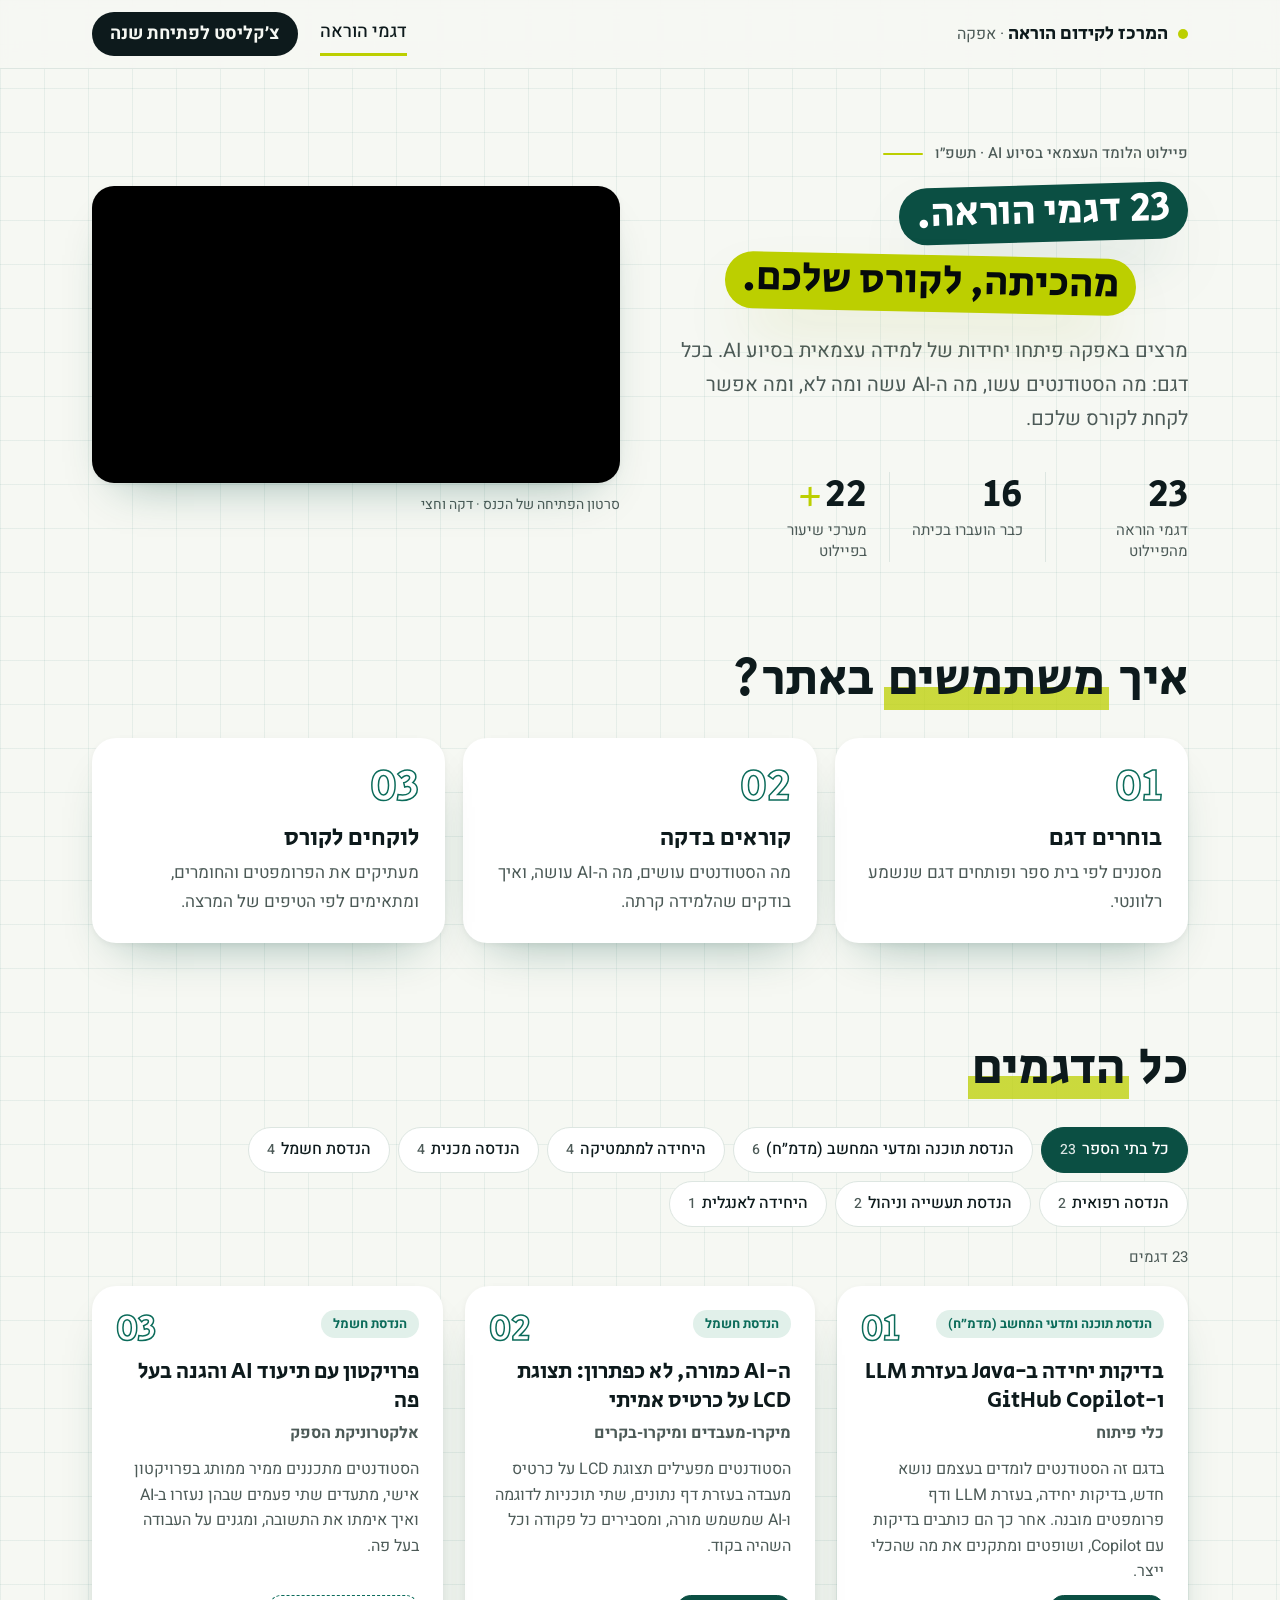
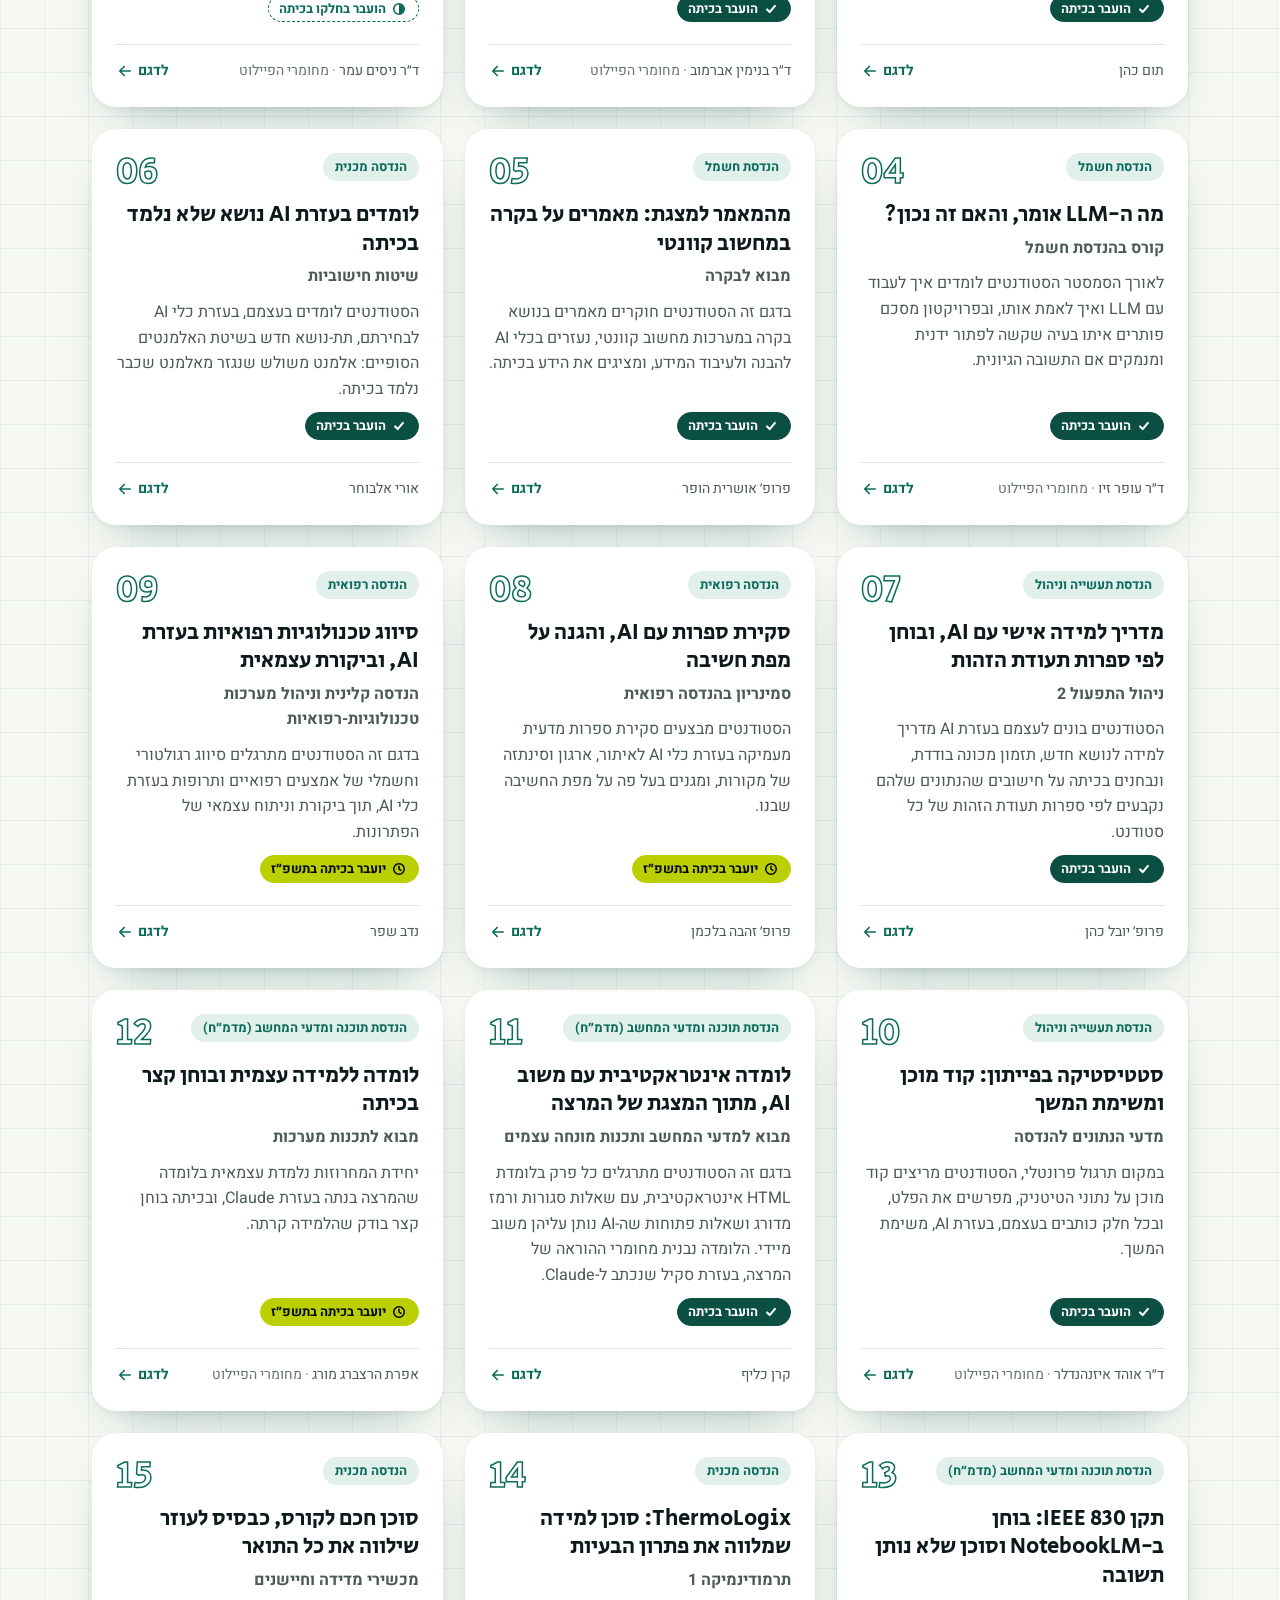
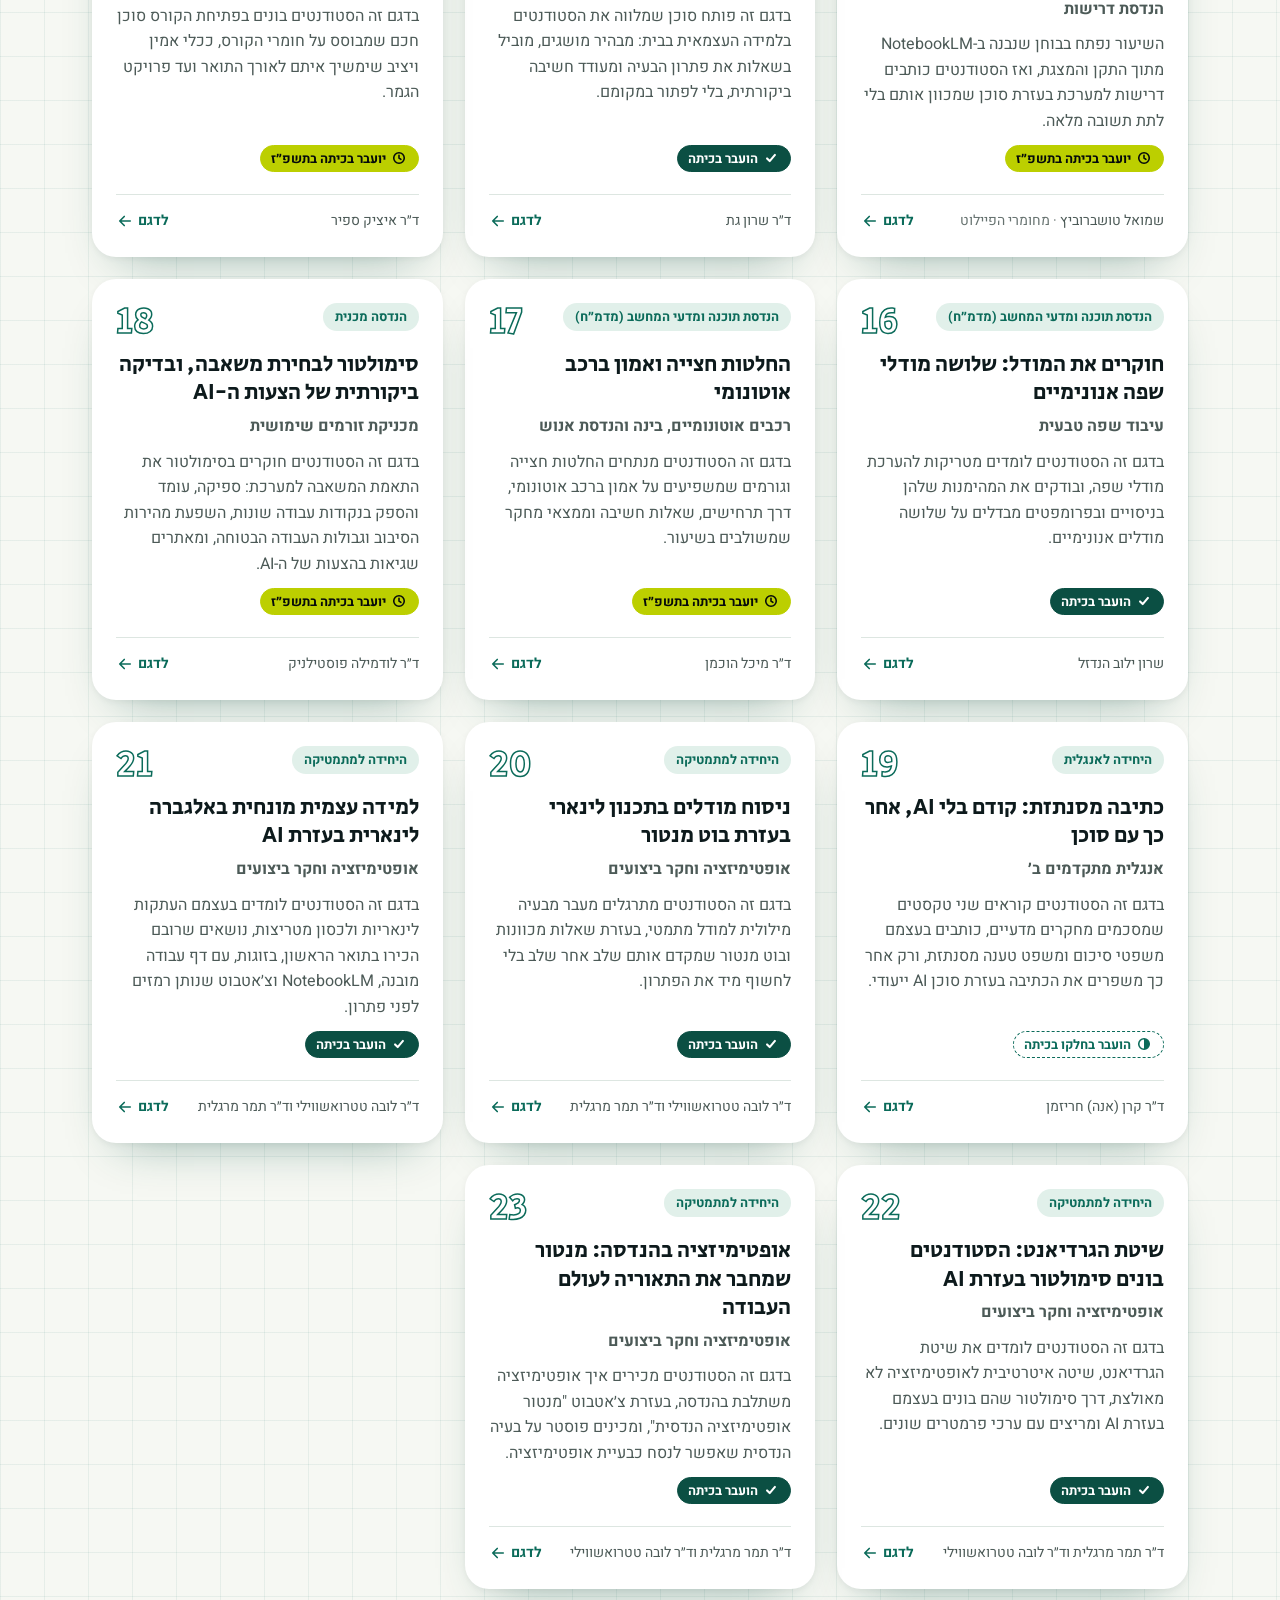
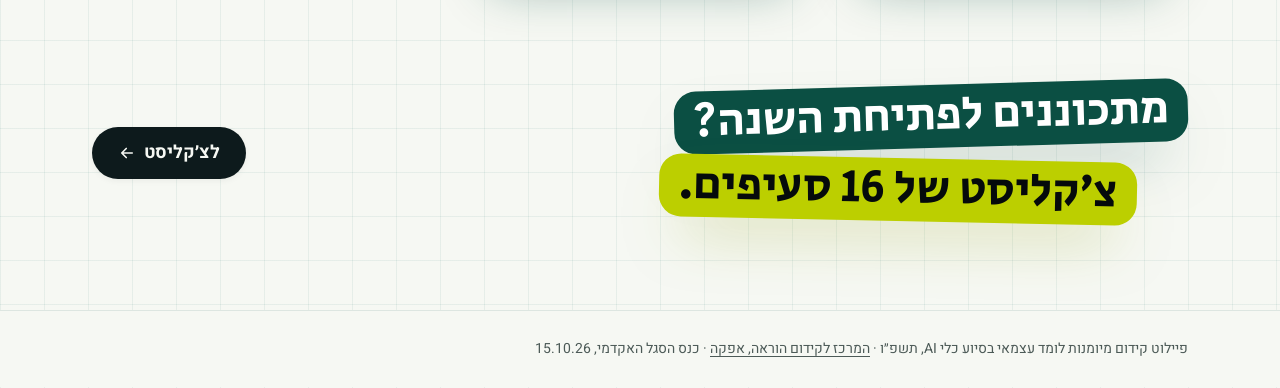
==== commit 1817b559: "Show all lecturers by full name Co-Authored-By: Claude Opus 5.5 <noreply@anthropic.com>" ====
--- a/index.html
+++ b/index.html
@@ -8,7 +8,7 @@
 <link rel="preconnect" href="https://fonts.googleapis.com">
 <link rel="preconnect" href="https://fonts.gstatic.com" crossorigin>
 <link href="https://fonts.googleapis.com/css2?family=Heebo:wght@400;500;700;800&family=Secular+One&display=swap" rel="stylesheet">
-<link rel="stylesheet" href="styles.css?v=202610131126">
+<link rel="stylesheet" href="styles.css?v=202610131143">
 </head>
 <body>
 <a class="skip" href="#main">דילוג לתוכן</a>
@@ -36,8 +36,8 @@
 
 <div id="announcer" class="sr-only" aria-live="polite" aria-atomic="true"></div>
 
-<script src="data/models.js?v=202610131126"></script>
-<script src="data/checklist.js?v=202610131126"></script>
-<script src="app.js?v=202610131126"></script>
+<script src="data/models.js?v=202610131143"></script>
+<script src="data/checklist.js?v=202610131143"></script>
+<script src="app.js?v=202610131143"></script>
 </body>
 </html>
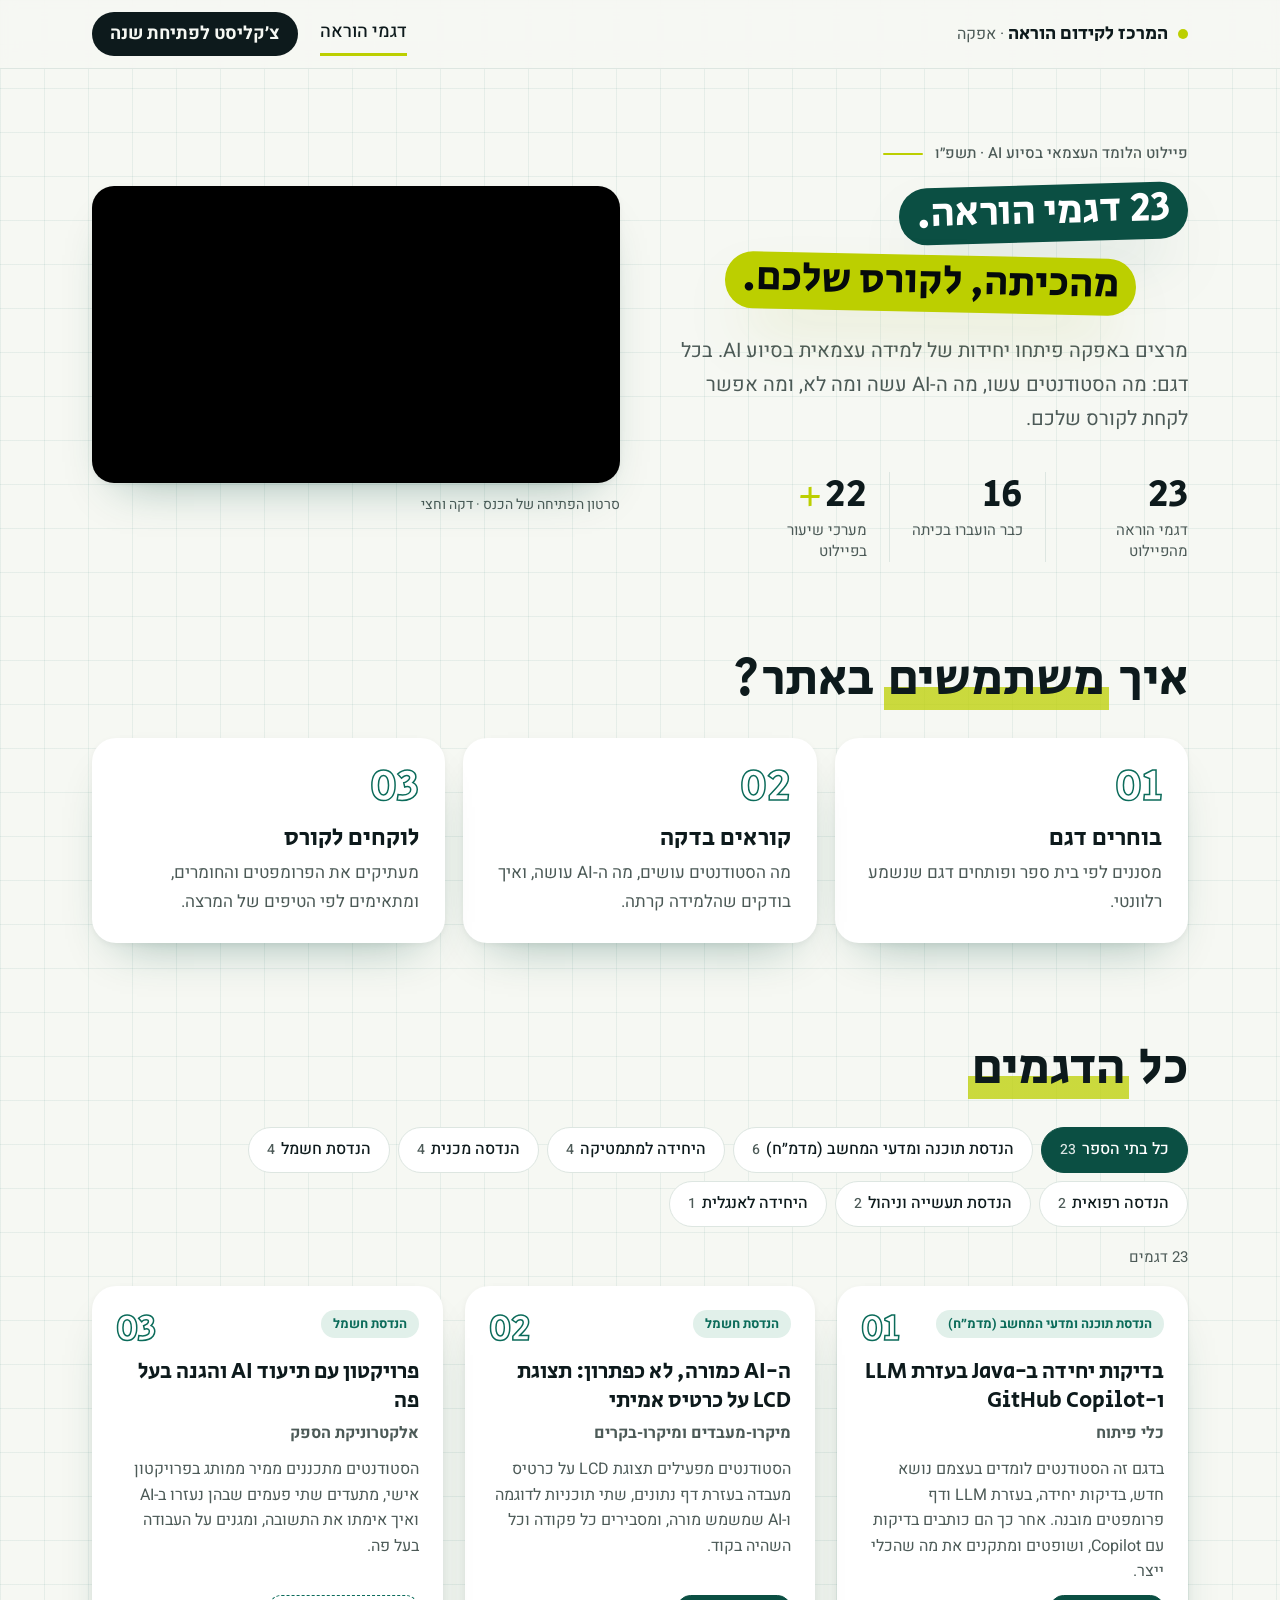
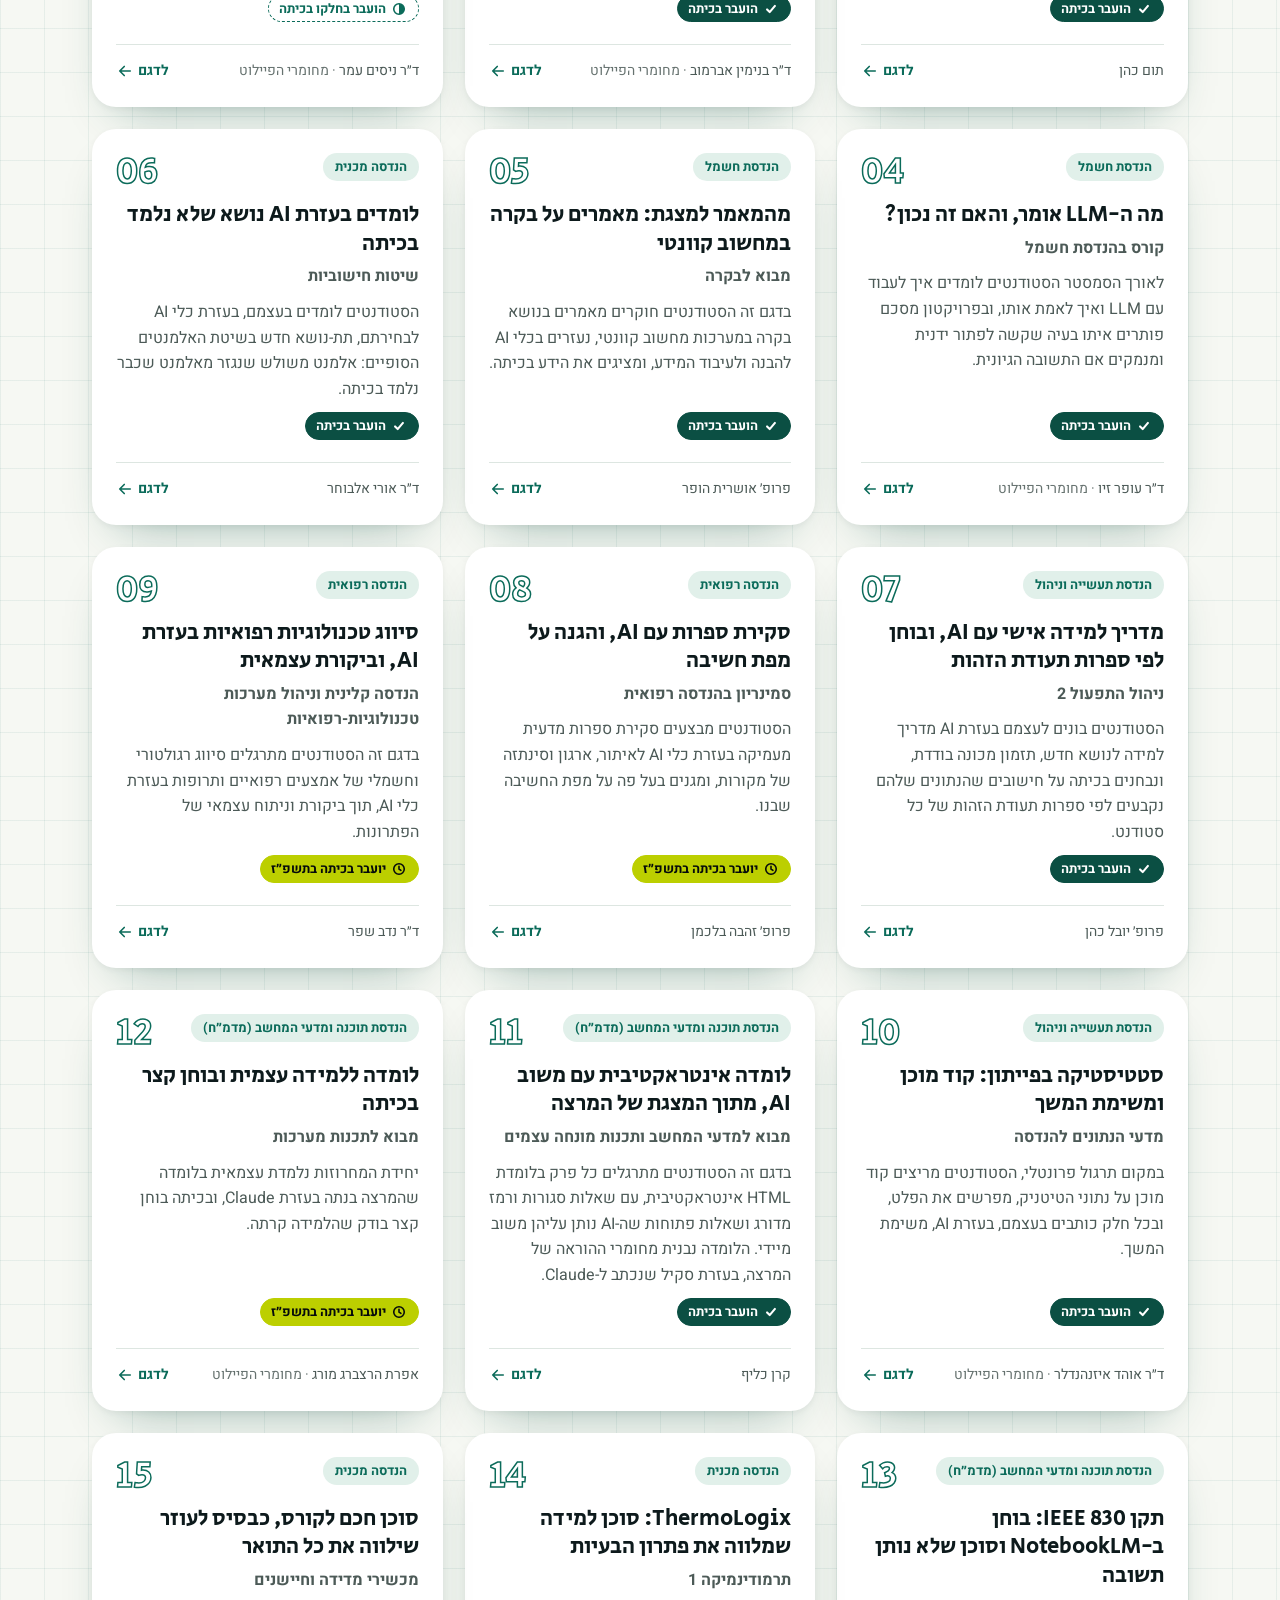
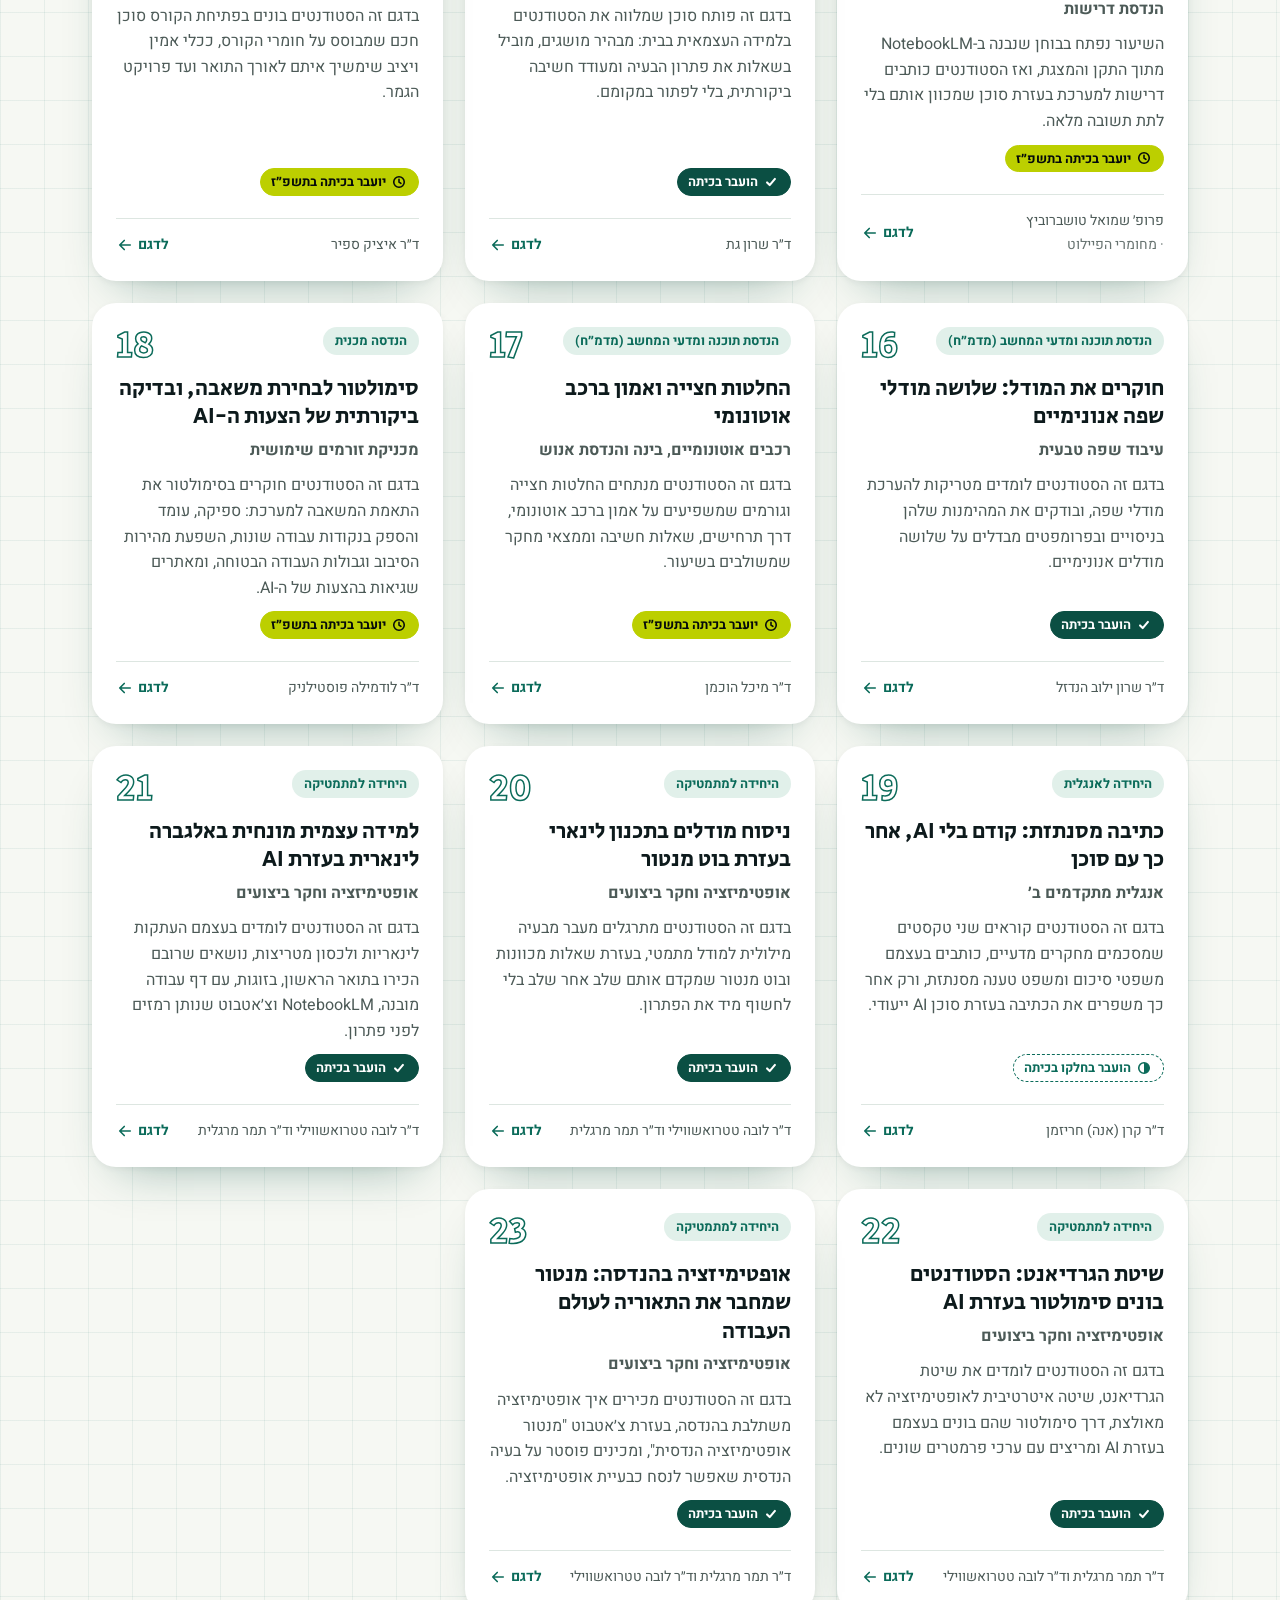
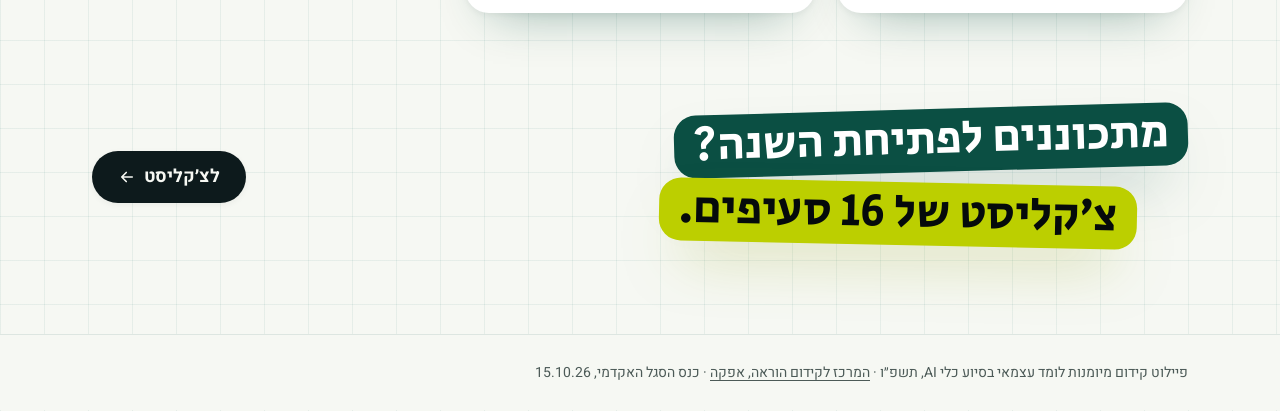
==== commit f6d6e5a7: "Correct lecturer titles (Dr. Albuchar, Dr. Shafer, Prof. Toshbrovich, Dr. Yalov Hendzel) Co-Authored" ====
--- a/index.html
+++ b/index.html
@@ -8,7 +8,7 @@
 <link rel="preconnect" href="https://fonts.googleapis.com">
 <link rel="preconnect" href="https://fonts.gstatic.com" crossorigin>
 <link href="https://fonts.googleapis.com/css2?family=Heebo:wght@400;500;700;800&family=Secular+One&display=swap" rel="stylesheet">
-<link rel="stylesheet" href="styles.css?v=202610131143">
+<link rel="stylesheet" href="styles.css?v=202610141457">
 </head>
 <body>
 <a class="skip" href="#main">דילוג לתוכן</a>
@@ -36,8 +36,8 @@
 
 <div id="announcer" class="sr-only" aria-live="polite" aria-atomic="true"></div>
 
-<script src="data/models.js?v=202610131143"></script>
-<script src="data/checklist.js?v=202610131143"></script>
-<script src="app.js?v=202610131143"></script>
+<script src="data/models.js?v=202610141457"></script>
+<script src="data/checklist.js?v=202610141457"></script>
+<script src="app.js?v=202610141457"></script>
 </body>
 </html>
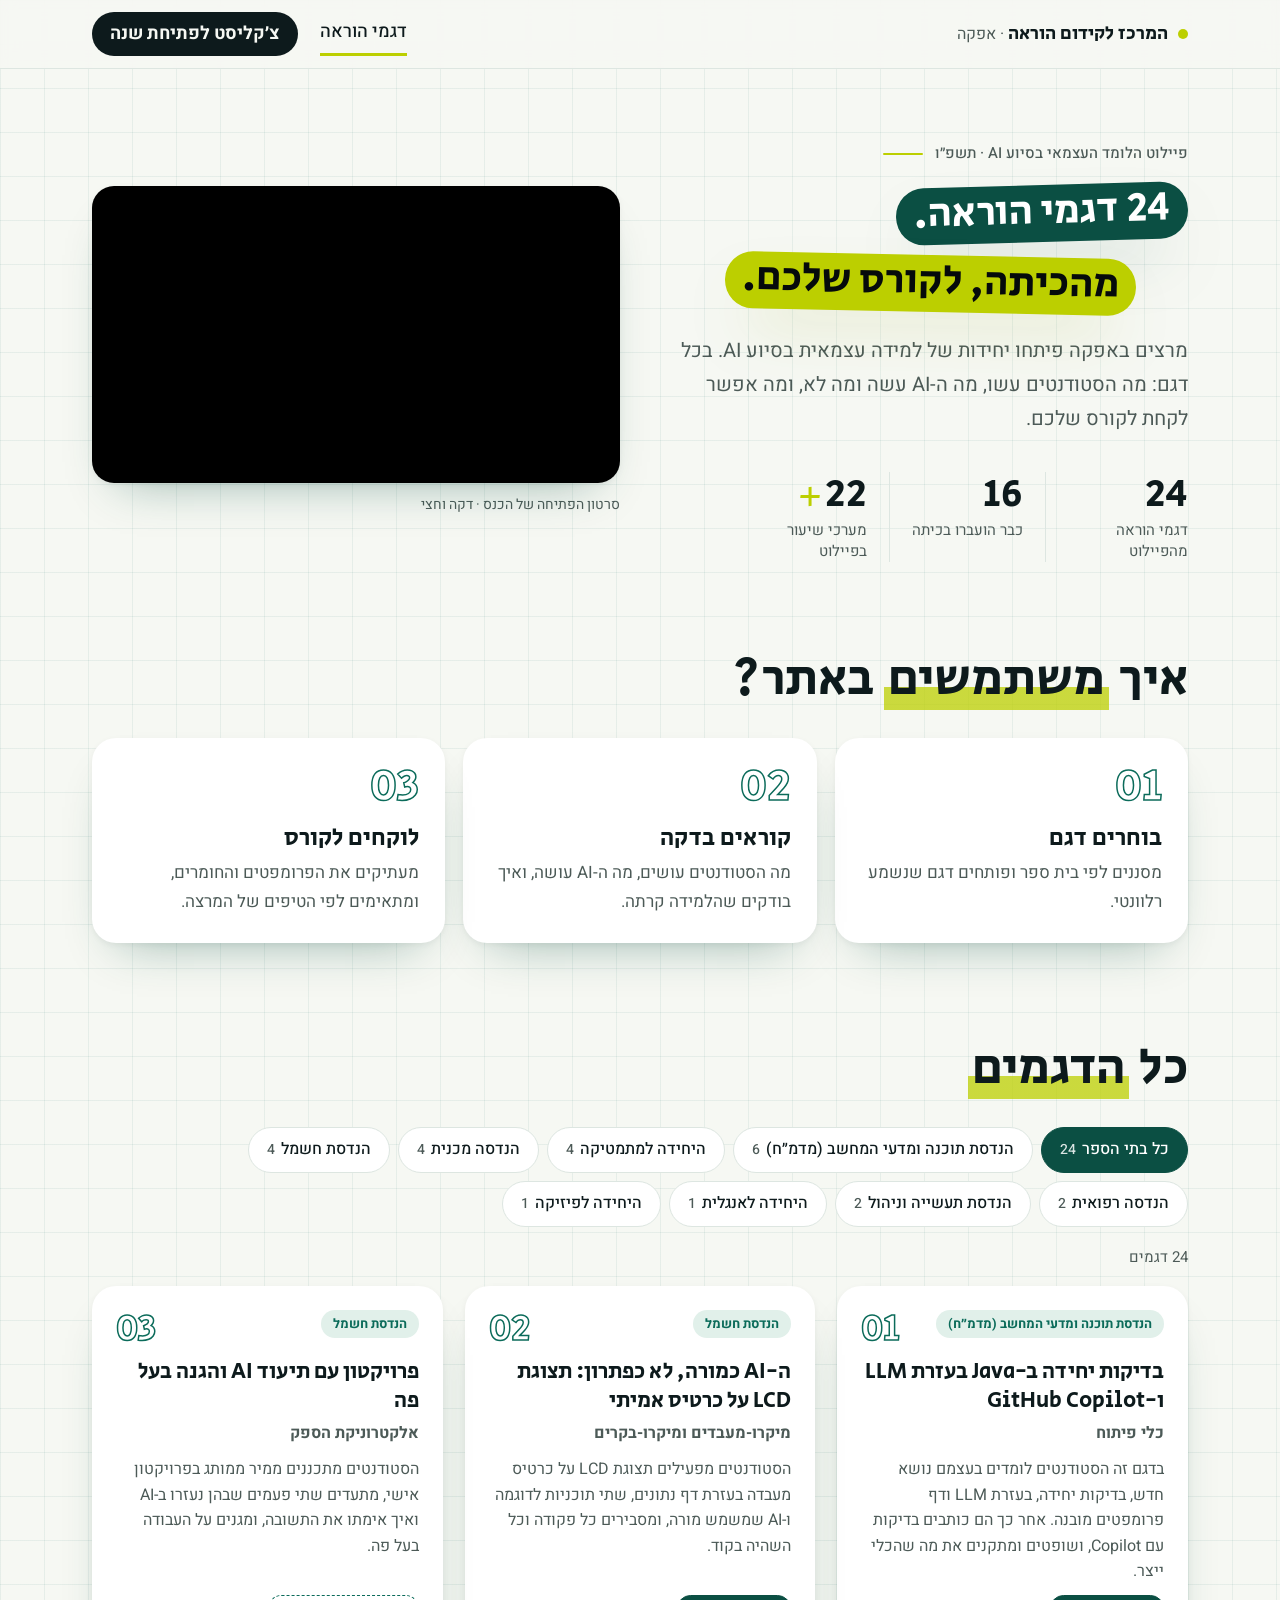
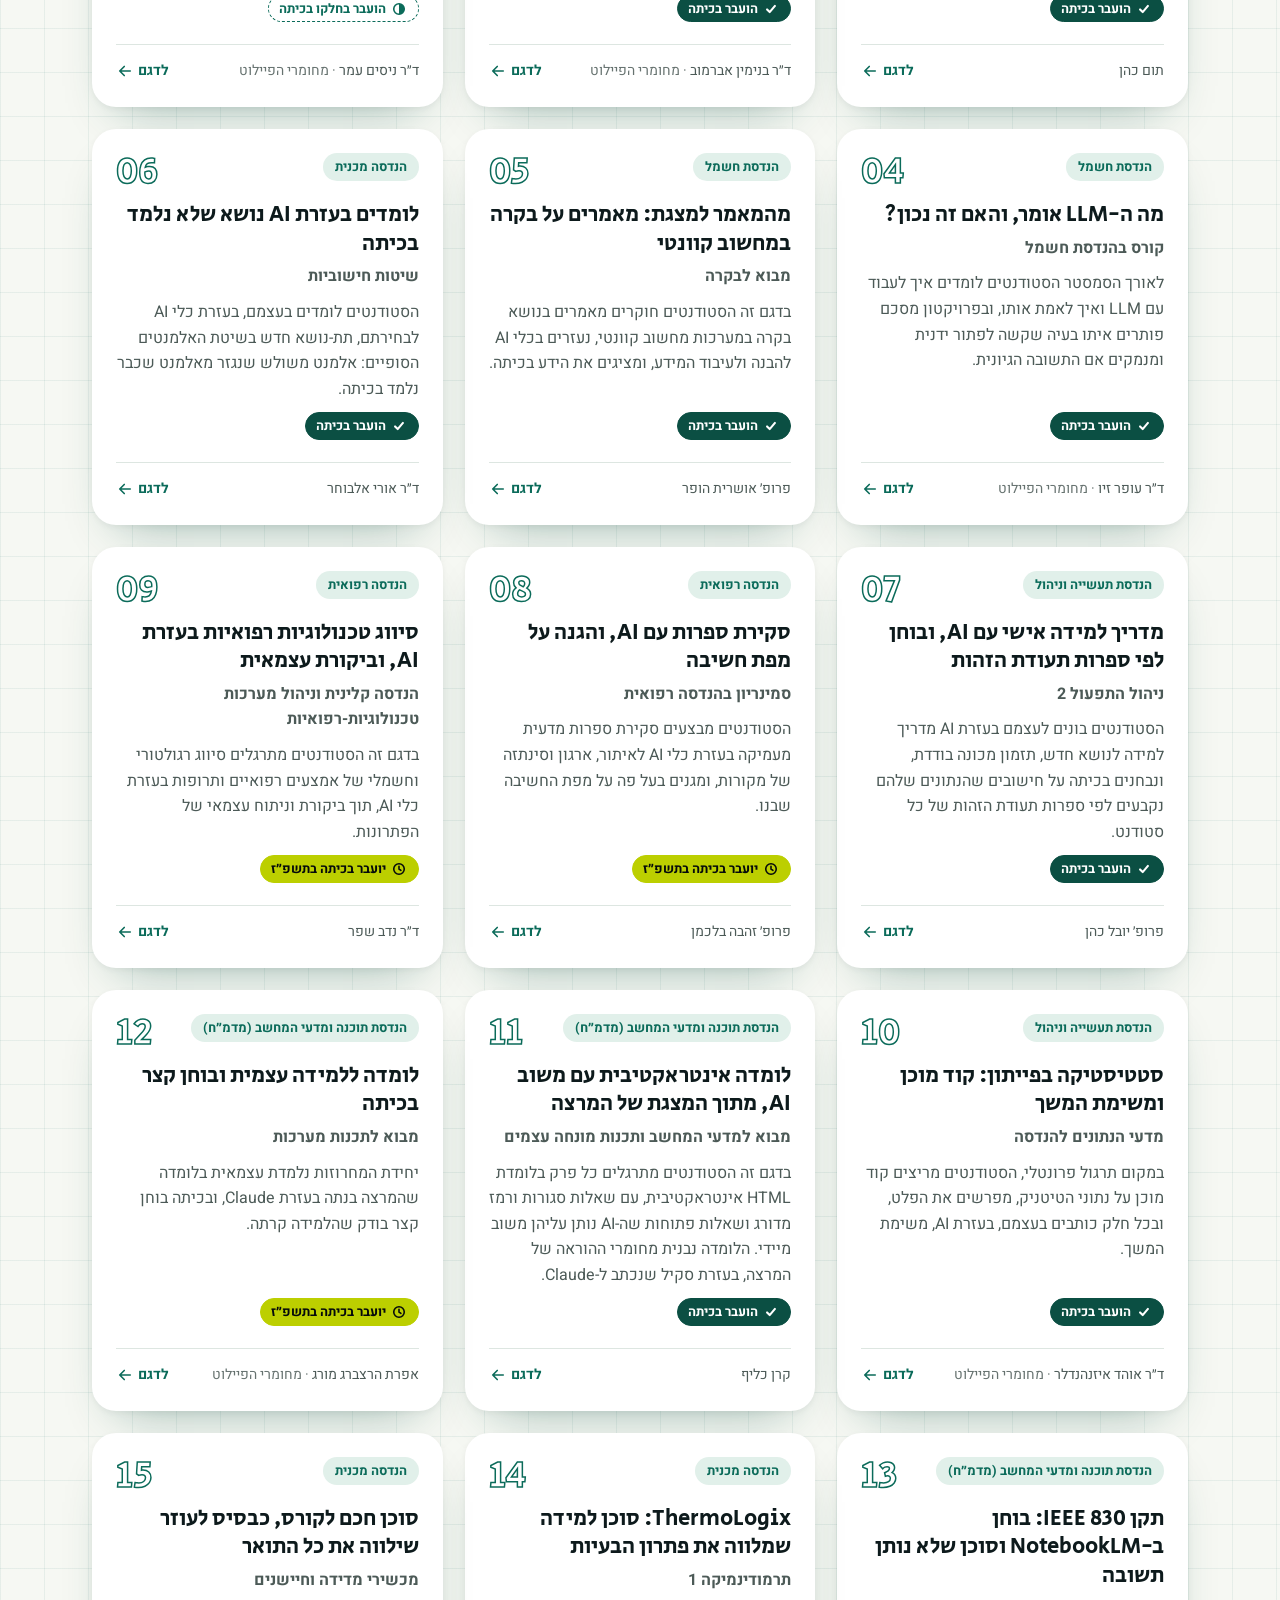
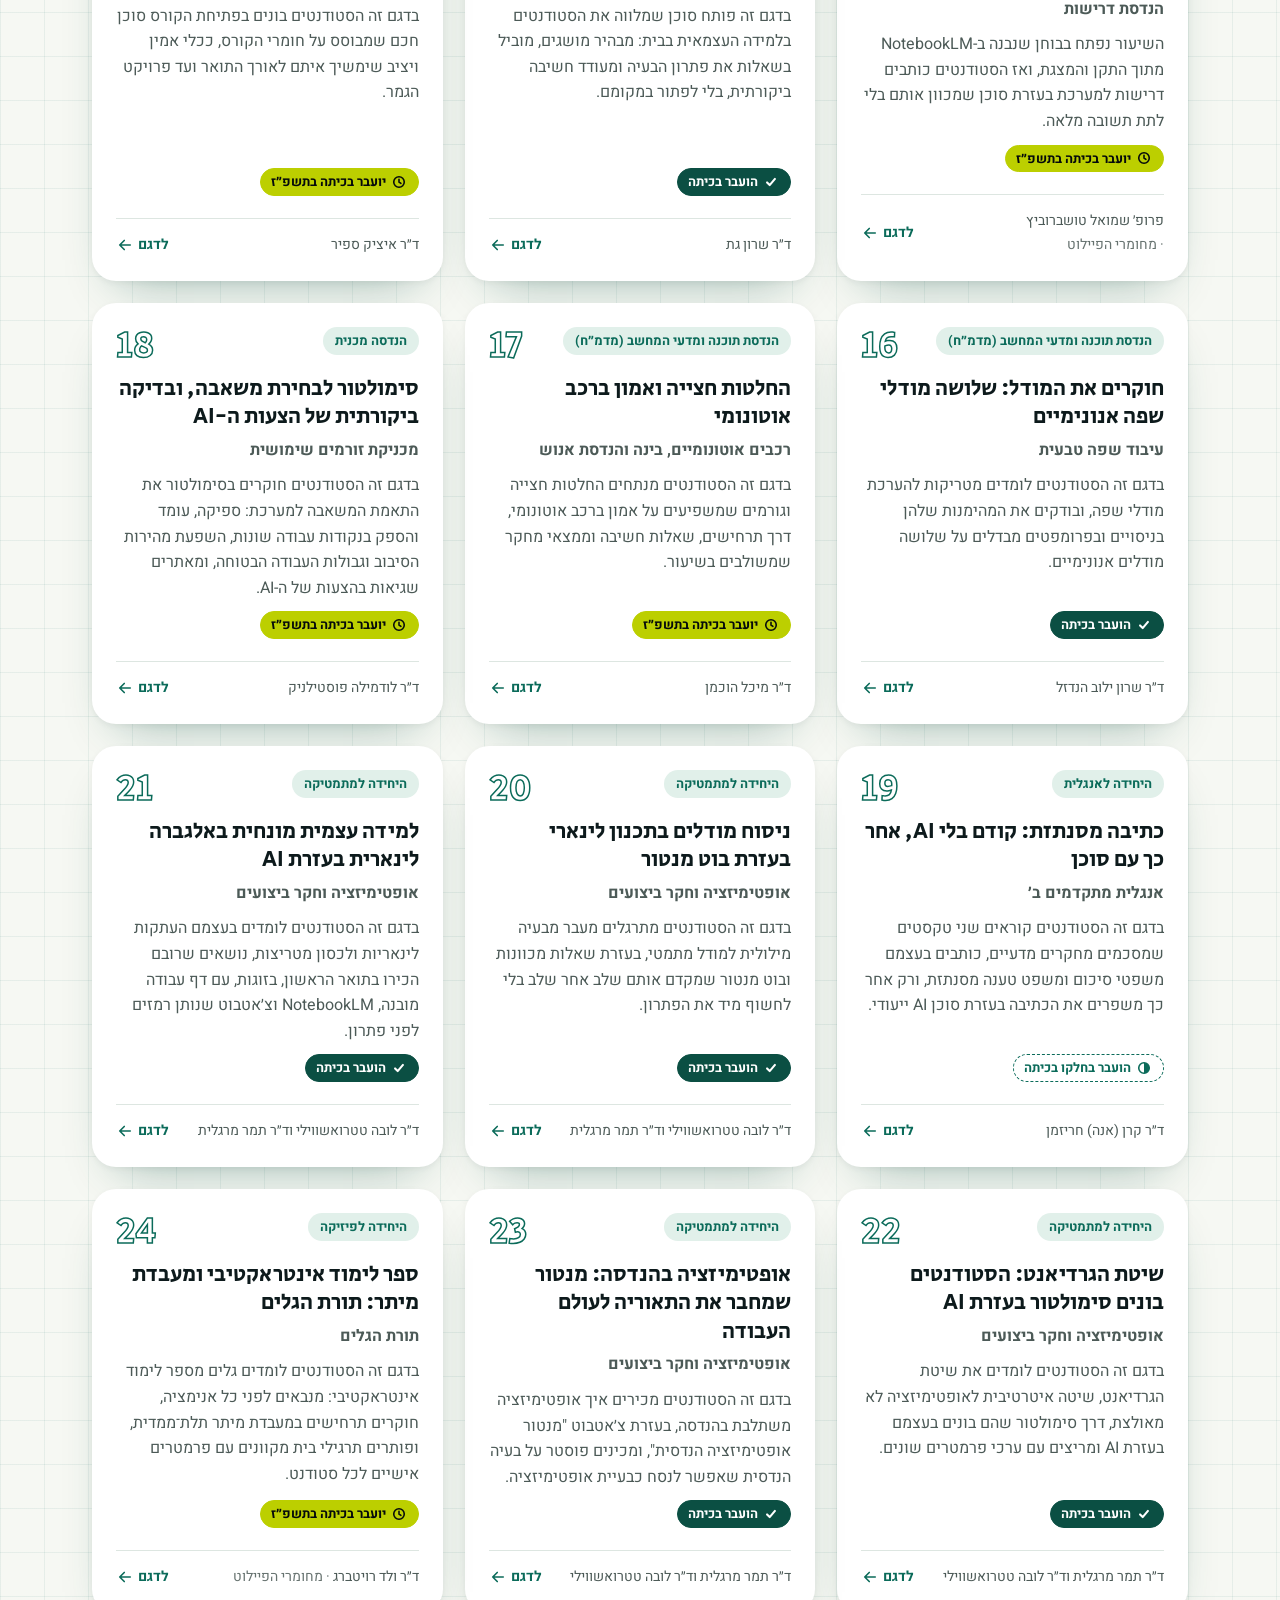
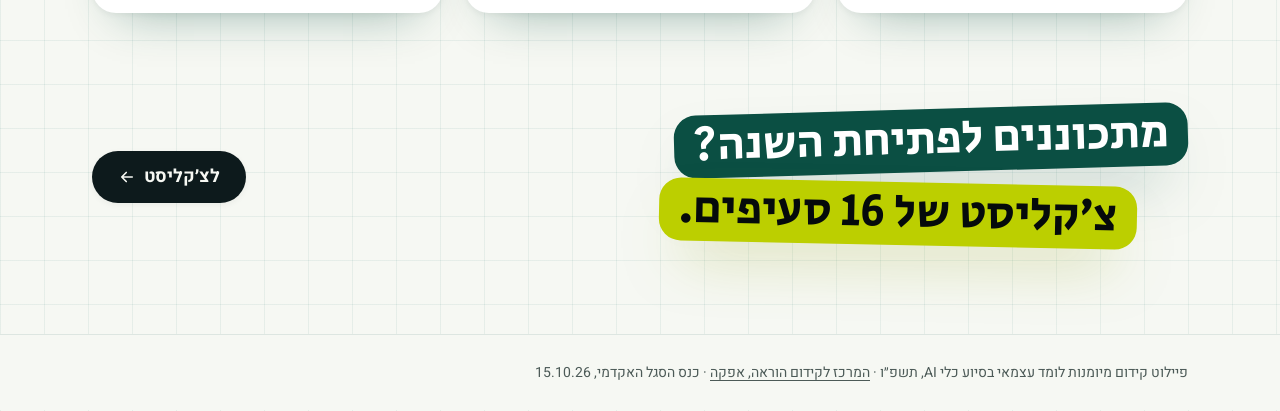
==== commit 27be0de0: "Add Vlad Roitberg's waves model with hosted interactive book and string lab Co-Authored-By: Claude O" ====
--- a/index.html
+++ b/index.html
@@ -8,7 +8,7 @@
 <link rel="preconnect" href="https://fonts.googleapis.com">
 <link rel="preconnect" href="https://fonts.gstatic.com" crossorigin>
 <link href="https://fonts.googleapis.com/css2?family=Heebo:wght@400;500;700;800&family=Secular+One&display=swap" rel="stylesheet">
-<link rel="stylesheet" href="styles.css?v=202610141457">
+<link rel="stylesheet" href="styles.css?v=202610151434">
 </head>
 <body>
 <a class="skip" href="#main">דילוג לתוכן</a>
@@ -36,8 +36,8 @@
 
 <div id="announcer" class="sr-only" aria-live="polite" aria-atomic="true"></div>
 
-<script src="data/models.js?v=202610141457"></script>
-<script src="data/checklist.js?v=202610141457"></script>
-<script src="app.js?v=202610141457"></script>
+<script src="data/models.js?v=202610151434"></script>
+<script src="data/checklist.js?v=202610151434"></script>
+<script src="app.js?v=202610151434"></script>
 </body>
 </html>
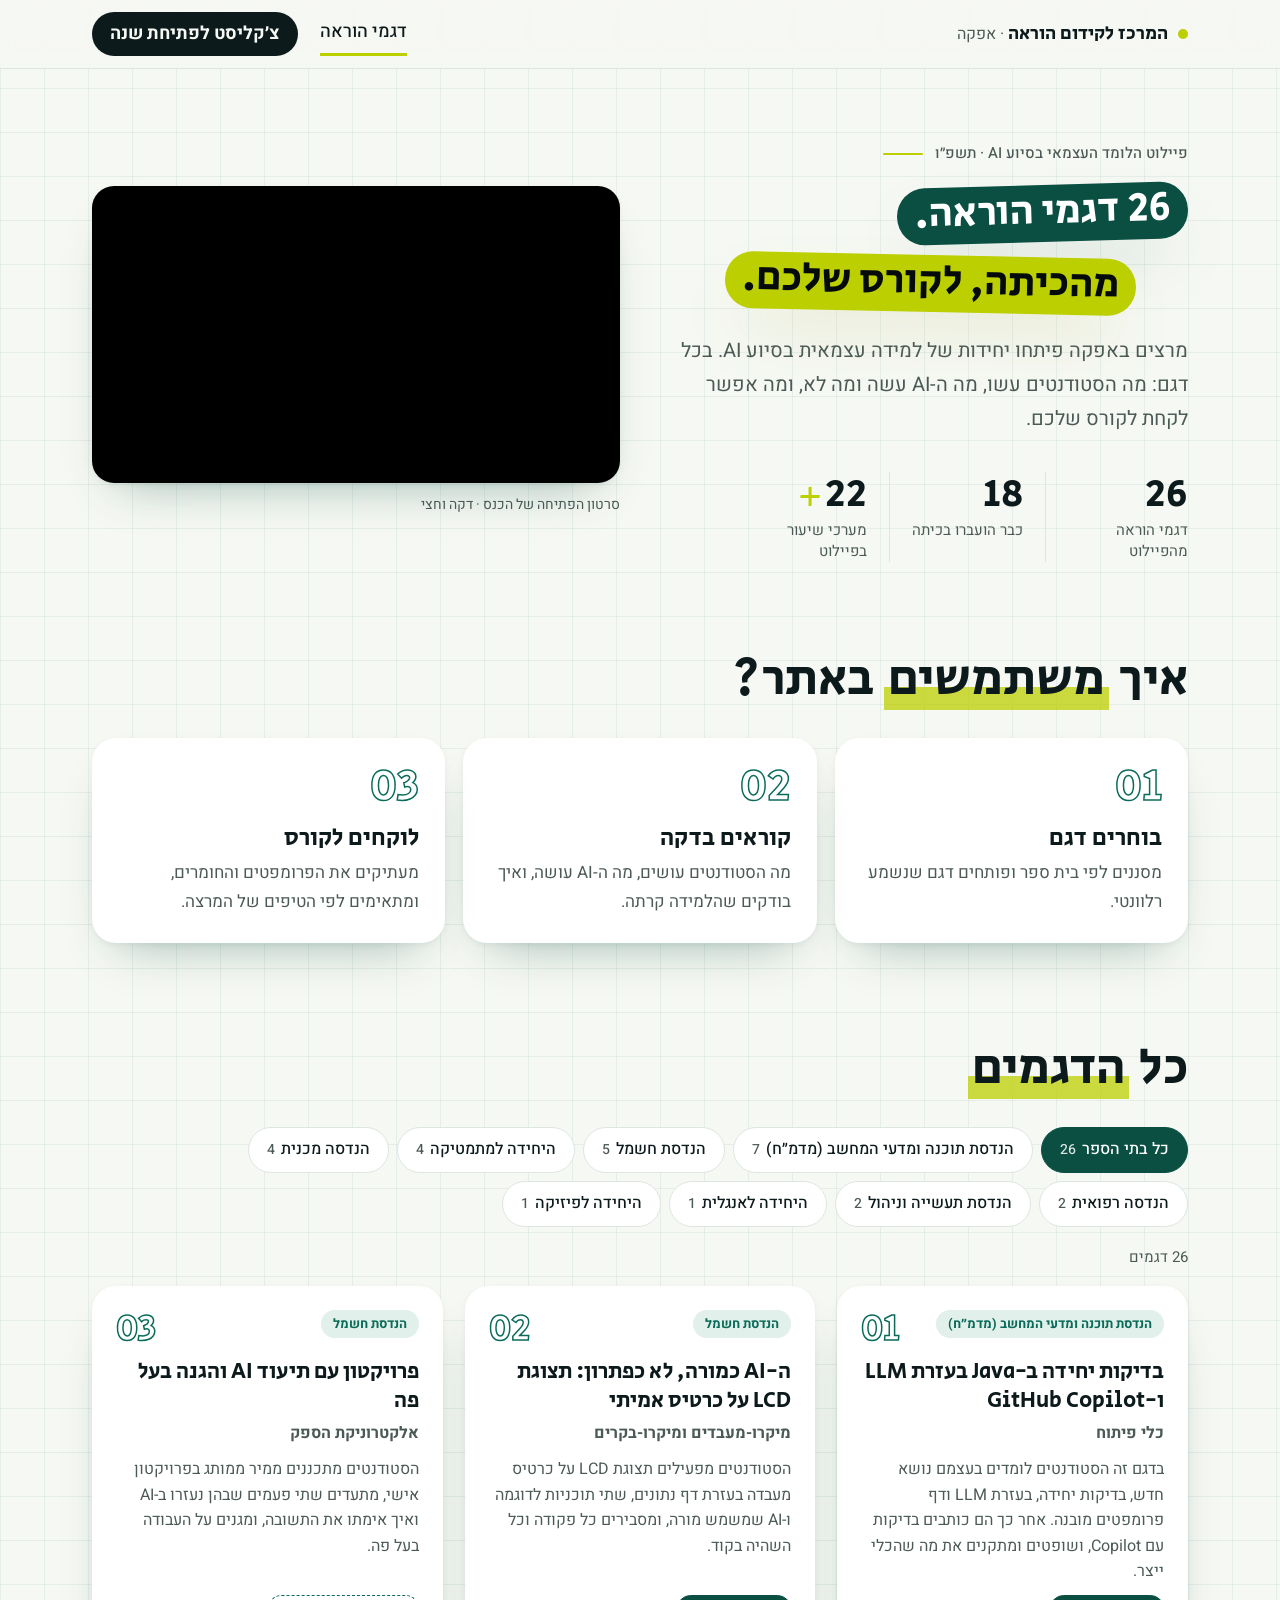
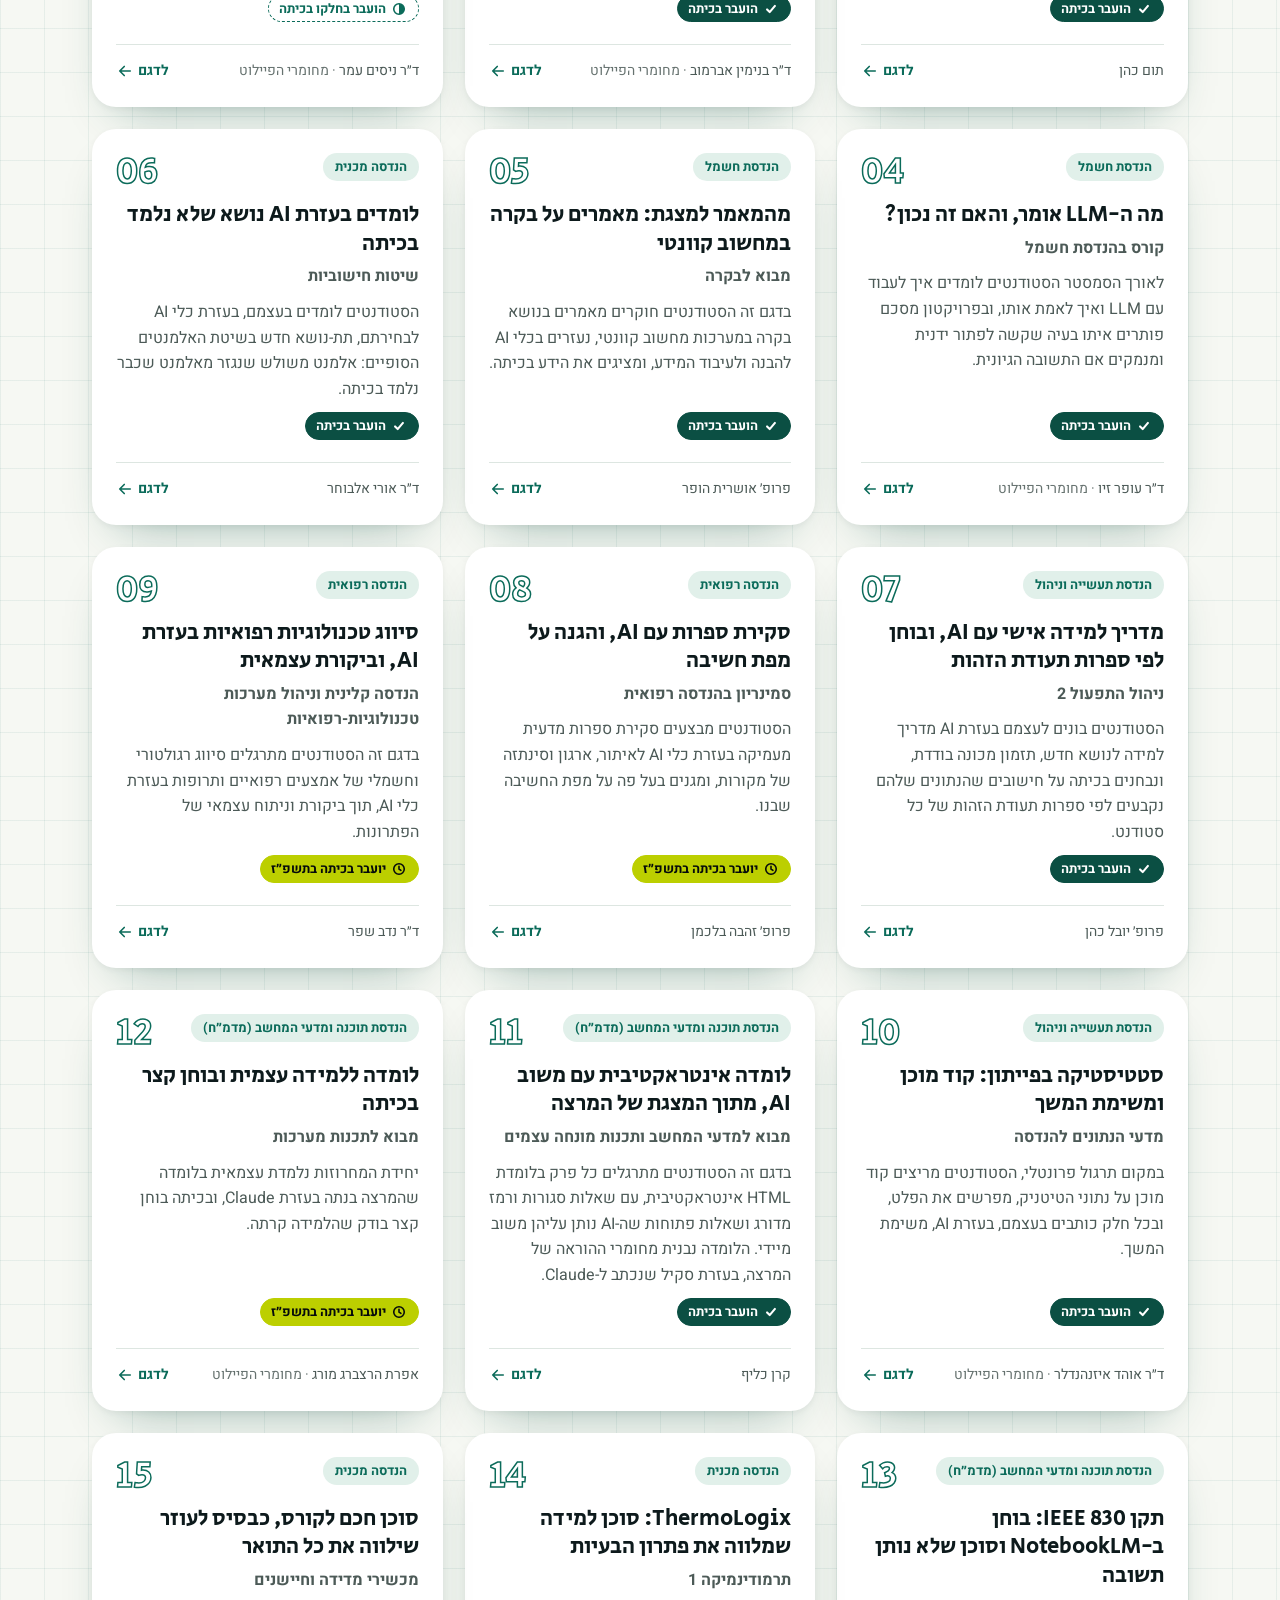
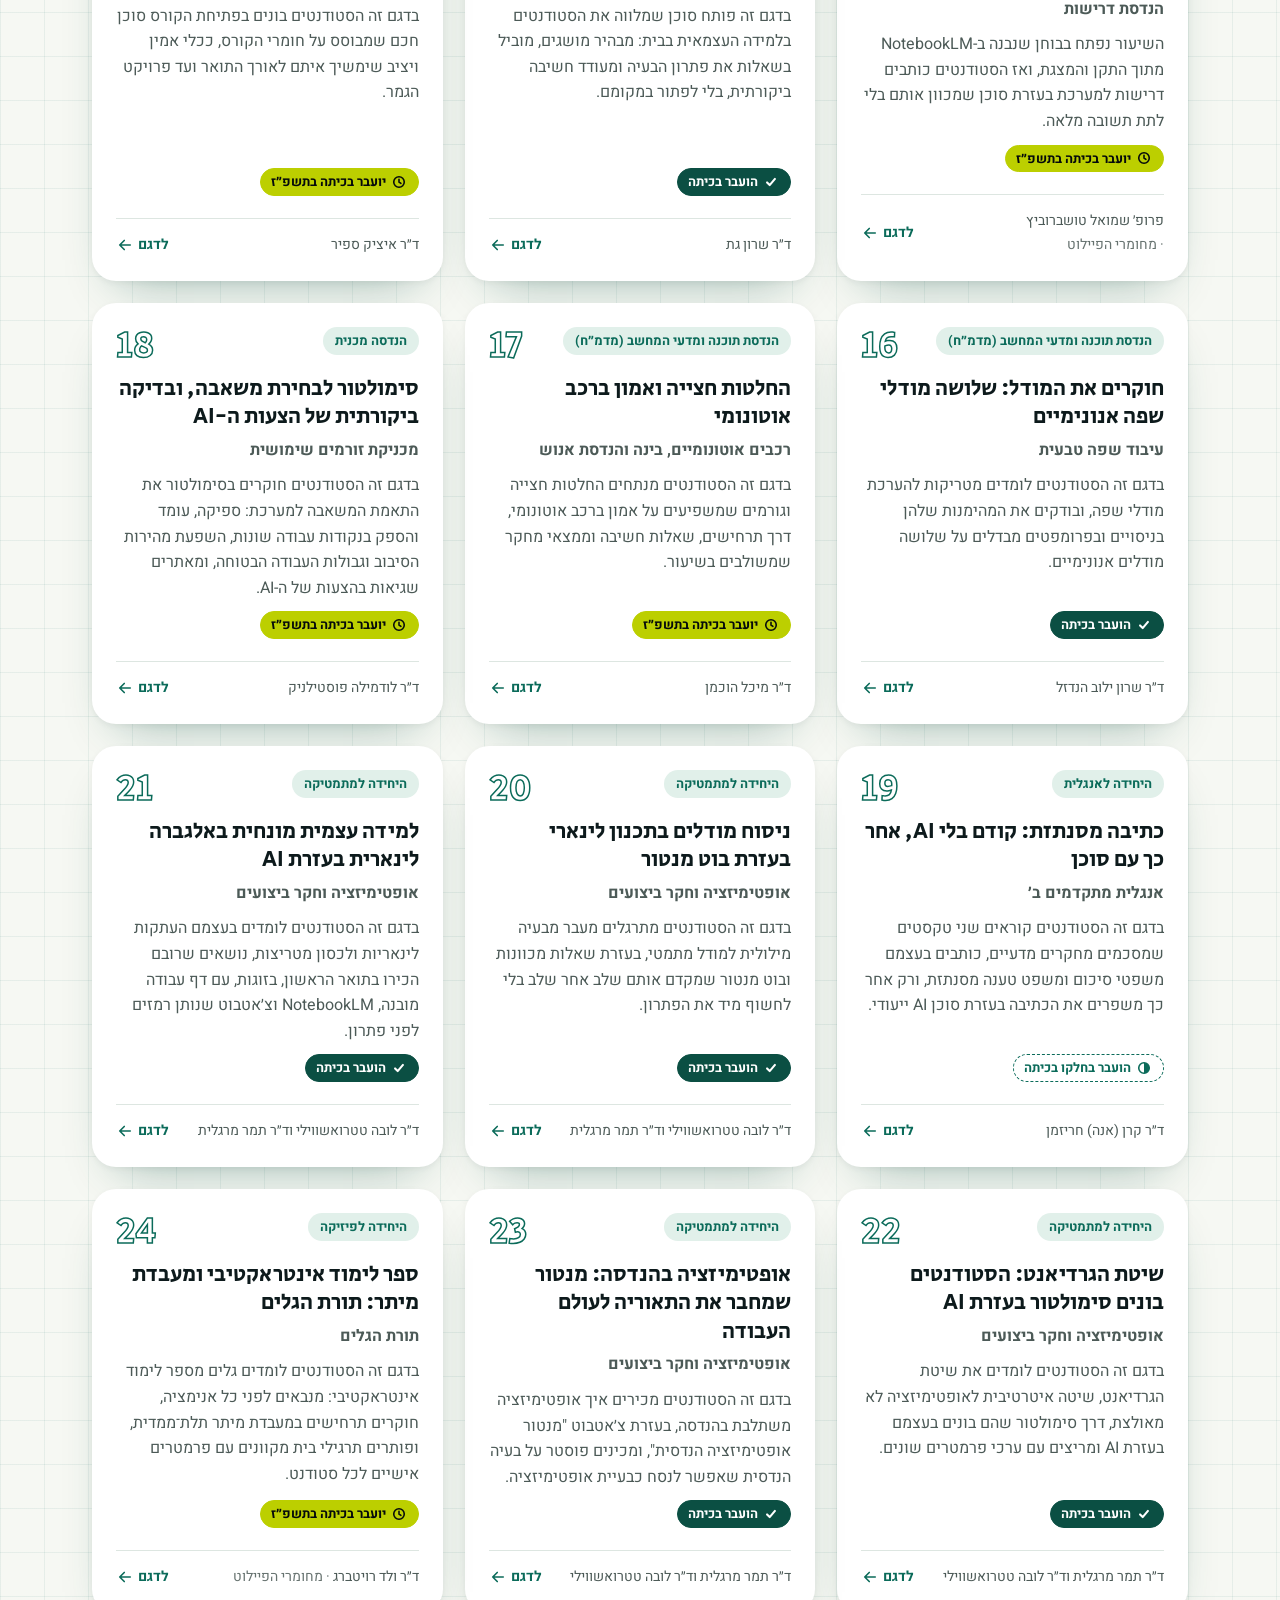
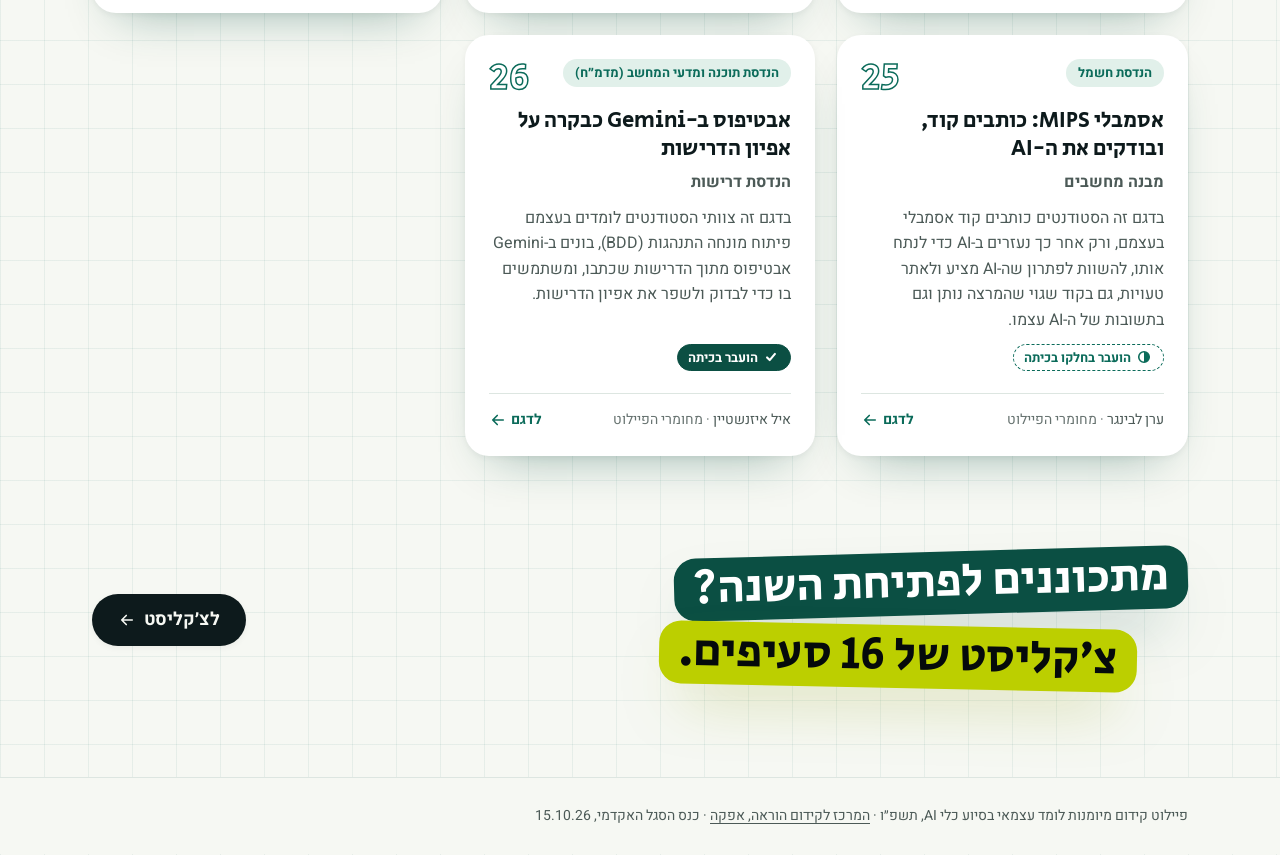
==== commit 9dafed4a: "Add Eran Levinger (MIPS) and Eyal Eisenstein (BDD prototype) models; code-block style Co-Authored-By" ====
--- a/index.html
+++ b/index.html
@@ -8,7 +8,7 @@
 <link rel="preconnect" href="https://fonts.googleapis.com">
 <link rel="preconnect" href="https://fonts.gstatic.com" crossorigin>
 <link href="https://fonts.googleapis.com/css2?family=Heebo:wght@400;500;700;800&family=Secular+One&display=swap" rel="stylesheet">
-<link rel="stylesheet" href="styles.css?v=202610151434">
+<link rel="stylesheet" href="styles.css?v=20261015155252">
 </head>
 <body>
 <a class="skip" href="#main">דילוג לתוכן</a>
@@ -36,8 +36,8 @@
 
 <div id="announcer" class="sr-only" aria-live="polite" aria-atomic="true"></div>
 
-<script src="data/models.js?v=202610151434"></script>
-<script src="data/checklist.js?v=202610151434"></script>
-<script src="app.js?v=202610151434"></script>
+<script src="data/models.js?v=20261015155252"></script>
+<script src="data/checklist.js?v=20261015155252"></script>
+<script src="app.js?v=20261015155252"></script>
 </body>
 </html>
--- a/styles.css
+++ b/styles.css
@@ -541,3 +541,28 @@
 /* Minor distinction: models written from pilot materials (no model card) */
 .src-note { color: var(--text-2); font-weight: 400; opacity: .85; white-space: nowrap; }
 .src-line { margin-top: 6px; font-size: 14px; color: var(--text-2); }
+
+/* ---------- showcase: live preview of a hosted tool ---------- */
+.showcase { margin-block: 28px 8px; margin-inline: -4px; border-radius: 28px; overflow: hidden; background: #0F2233; color: #fff; box-shadow: var(--shadow); display: grid; }
+@media (min-width: 768px) { .showcase { margin-inline: -32px; } }
+.sc-text { padding: 24px 20px 20px; }
+@media (min-width: 768px) { .sc-text { padding: 30px 32px 24px; } }
+.sc-kicker { margin: 0 0 4px; font-size: 14px; font-weight: 700; color: #F2C14E; letter-spacing: .02em; }
+.showcase h2 { color: #fff; margin: 0 0 8px; }
+.showcase p { color: #C9D6E2; margin: 0; max-width: 62ch; }
+.sc-actions { display: flex; flex-wrap: wrap; gap: 10px; margin-top: 18px; }
+.showcase .sc-open { background: #F2C14E; color: #0F2233; border-color: #F2C14E; text-decoration: none; }
+.showcase .sc-open:hover { background: #FFD46B; }
+.showcase .sc-more { color: #fff; border-color: rgba(255,255,255,.4); background: transparent; text-decoration: none; }
+.showcase .sc-more:hover { border-color: #fff; }
+.sc-frame { position: relative; display: block; height: 320px; overflow: hidden; border-top: 1px solid rgba(255,255,255,.08); cursor: pointer; }
+.sc-frame iframe { position: absolute; inset-block-start: -130px; inset-inline-start: 0; width: 100%; height: 900px; border: 0; pointer-events: none; }
+@media (min-width: 768px) { .sc-frame { height: 440px; } .sc-frame iframe { inset-block-start: -104px; } }
+.sc-frame::after { content: ""; position: absolute; inset: 0; background: linear-gradient(to bottom, transparent 70%, rgba(15,34,51,.85)); transition: background .2s; }
+.sc-frame:hover::after { background: linear-gradient(to bottom, rgba(242,193,78,.06), rgba(15,34,51,.7)); }
+.sc-frame:focus-visible { outline: 3px solid #F2C14E; outline-offset: -3px; }
+.sc-badge { position: absolute; z-index: 1; inset-block-start: 14px; inset-inline-end: 14px; display: inline-flex; align-items: center; gap: 6px; padding: 4px 10px; border-radius: 999px; background: rgba(15,34,51,.75); color: #fff; font-size: 13px; font-weight: 700; }
+.sc-badge::before { content: ""; width: 8px; height: 8px; border-radius: 50%; background: #F2C14E; }
+
+/* code samples: keep lines intact, scroll sideways inside the box */
+.prompt.code { white-space: pre; overflow-x: auto; text-align: left; font-family: ui-monospace, SFMono-Regular, Menlo, Consolas, monospace; font-size: 13px; line-height: 1.6; }
